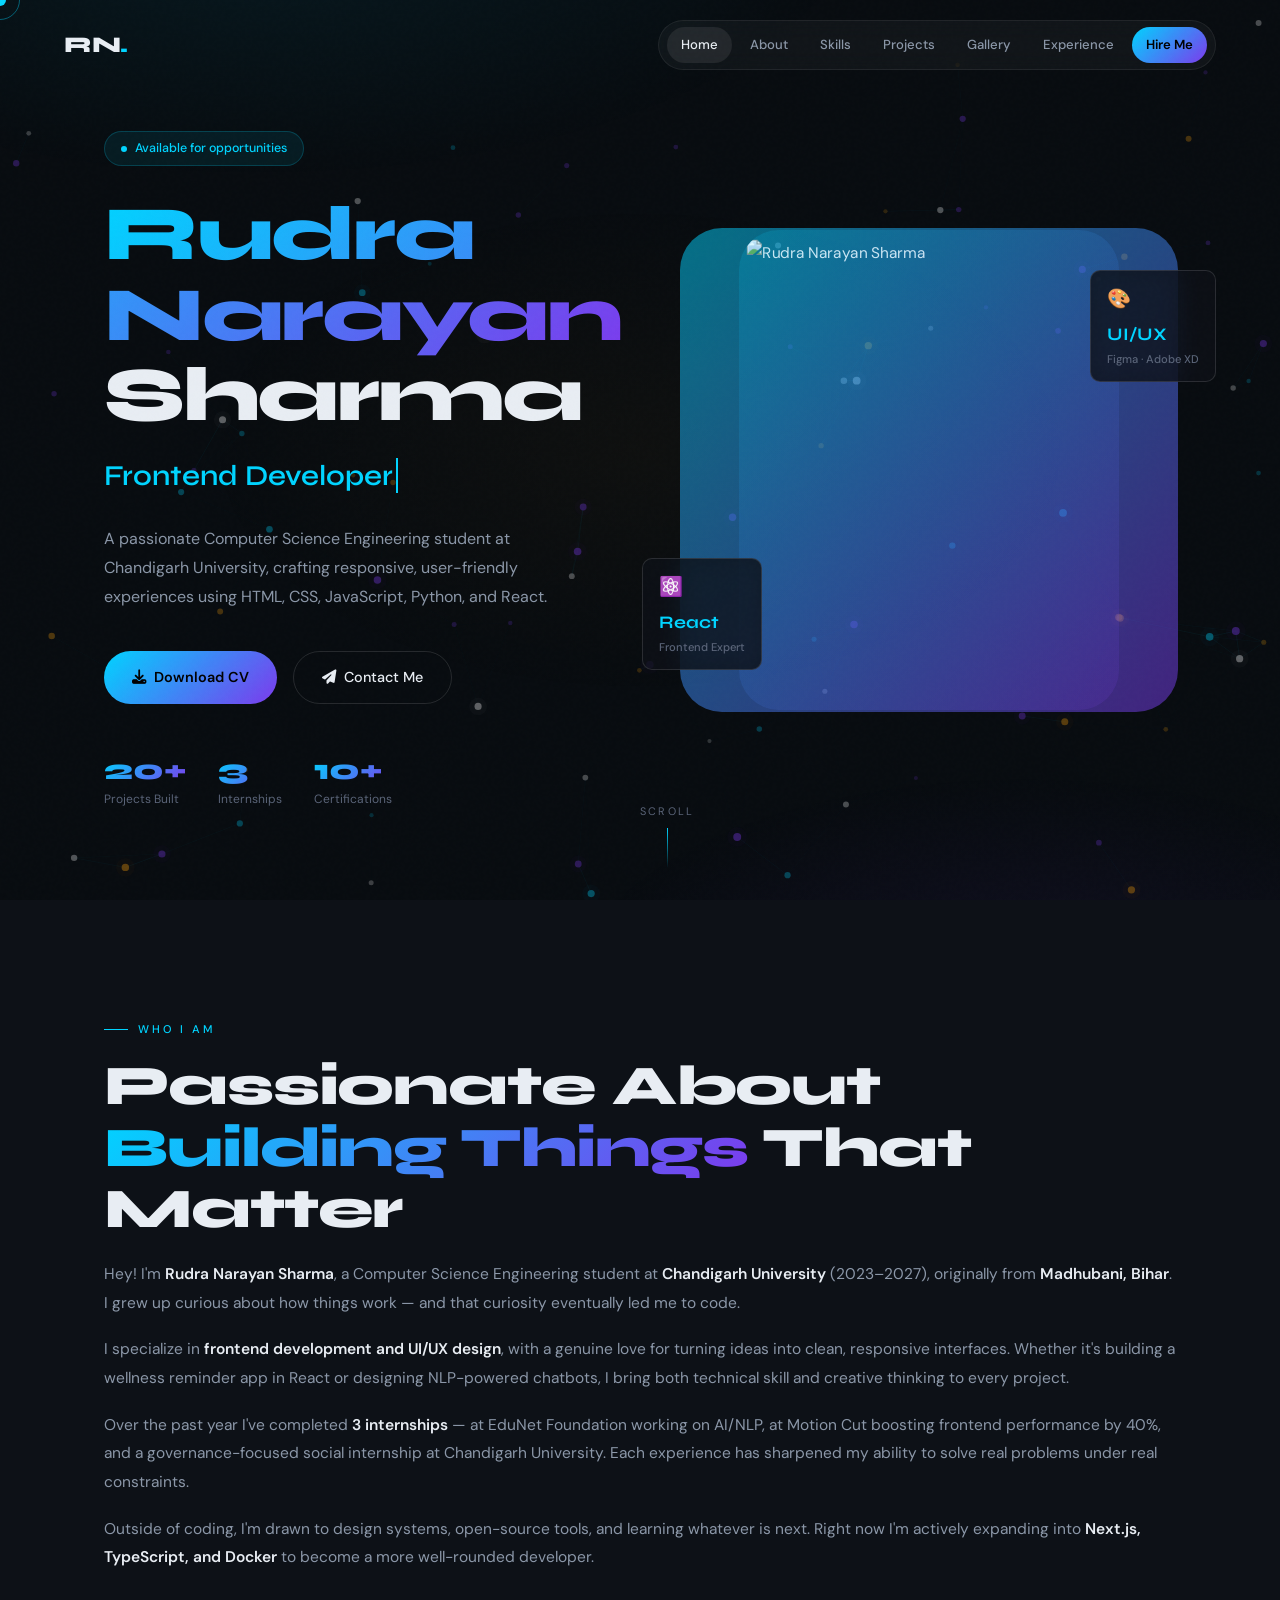
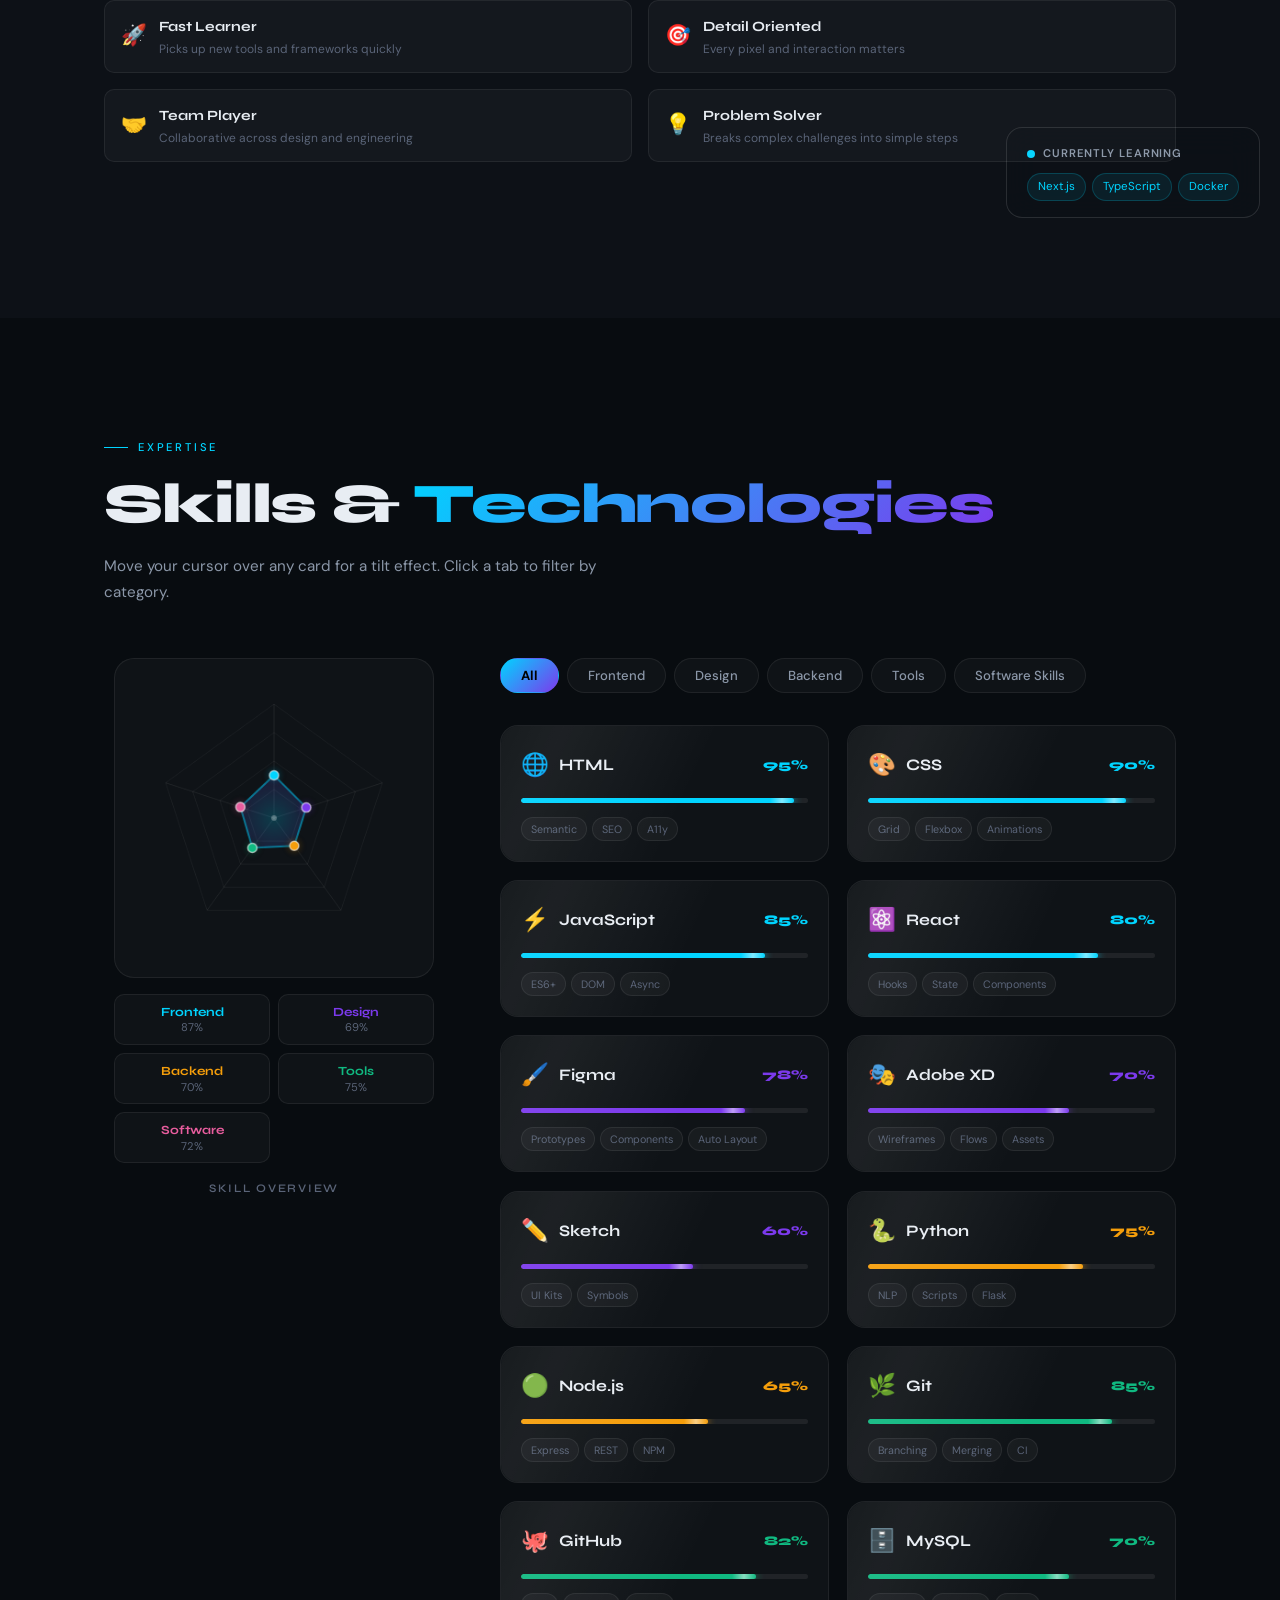
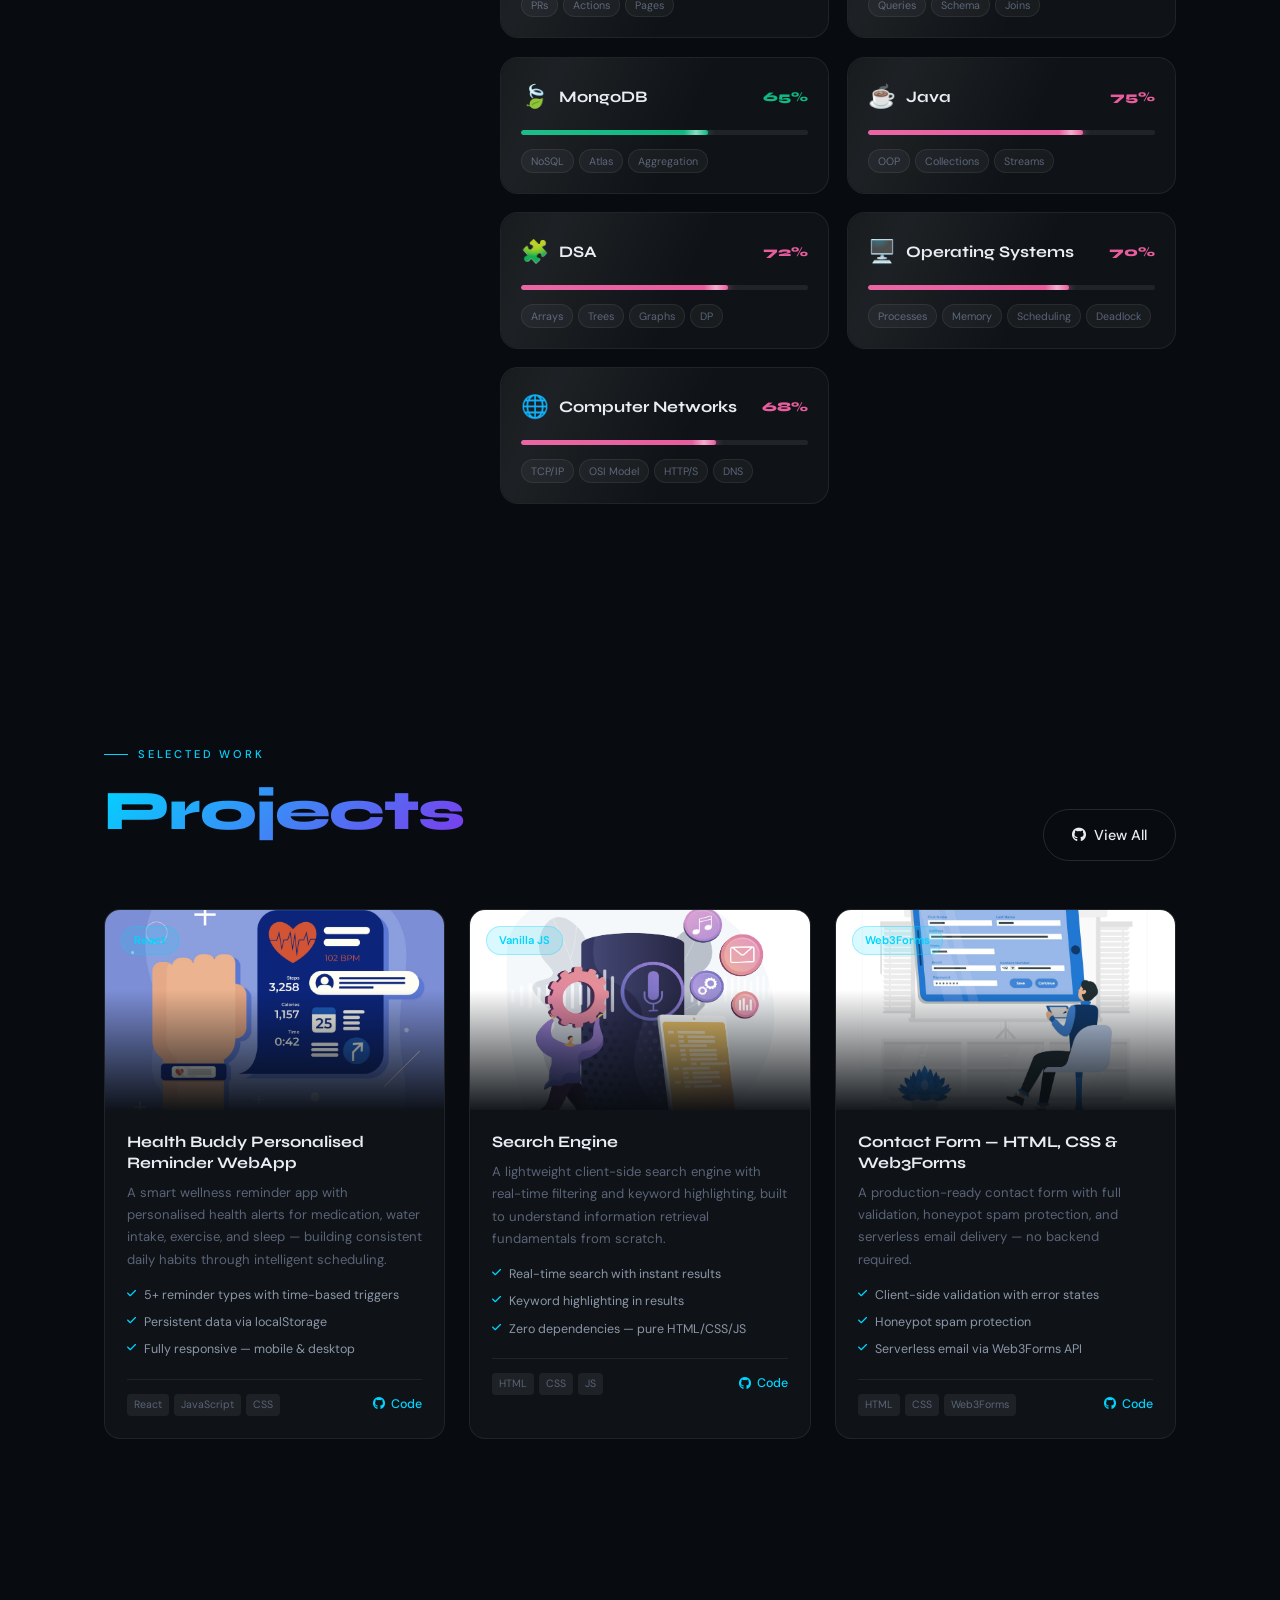
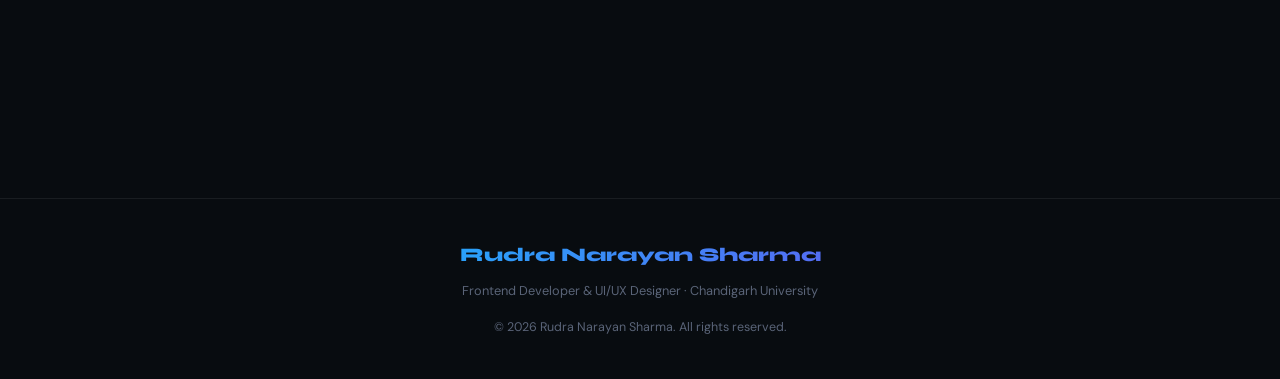
==== index.html @ 86348a90 "Initial portfolio site" ====
<!DOCTYPE html>
<html lang="en">
<head>
  <meta charset="UTF-8" />
  <meta name="viewport" content="width=device-width, initial-scale=1.0" />
  <title>Rudra Narayan Sharma — Frontend Developer & UI/UX Designer</title>
  <meta name="description" content="Portfolio of Rudra Narayan Sharma — frontend development, React, UI/UX design." />
  <meta name="author" content="Rudra Narayan Sharma" />
  <meta name="robots" content="index, follow" />
  <link rel="preconnect" href="https://fonts.googleapis.com" />
  <link rel="preconnect" href="https://fonts.gstatic.com" crossorigin />
  <link href="https://fonts.googleapis.com/css2?family=Syne:wght@400;500;600;700;800&family=DM+Sans:ital,opsz,wght@0,9..40,300;0,9..40,400;0,9..40,500;1,9..40,300&display=swap" rel="stylesheet" />
  <link rel="stylesheet" href="https://cdnjs.cloudflare.com/ajax/libs/font-awesome/6.5.0/css/all.min.css" />
  <link rel="stylesheet" href="style.css" />
</head>
<body>

  <div id="cursor"></div>
  <div id="cursor-ring"></div>
  <div class="bg-gradient"></div>
  <canvas id="particleCanvas"></canvas>

  <!-- NAV -->
  <nav id="navbar">
    <a href="#home" class="nav-logo">RN<span>.</span></a>
    <div class="nav-links" id="navLinks">
      <a href="#home" class="active">Home</a>
      <a href="#about">About</a>
      <a href="#skills">Skills</a>
      <a href="#projects">Projects</a>
      <a href="#gallery">Gallery</a>
      <a href="#experience">Experience</a>
      <a href="#contact" class="nav-cta">Hire Me</a>
    </div>
    <div class="hamburger" id="hamburger"><i class="fa-solid fa-bars"></i></div>
  </nav>

  <!-- HERO -->
  <section class="hero" id="home">
    <div class="container">
      <div class="hero-grid">
        <div class="hero-left">
          <div class="hero-badge"><span class="badge-dot"></span>Available for opportunities</div>
          <h1 class="hero-name"><span class="gradient-text">Rudra Narayan</span><br>Sharma</h1>
          <div class="hero-role"><span id="typed-text" class="typed-word"></span></div>
          <p class="hero-desc">A passionate Computer Science Engineering student at Chandigarh University, crafting responsive, user-friendly experiences using HTML, CSS, JavaScript, Python, and React.</p>
          <div class="hero-buttons">
            <a href="Resume.pdf" class="btn-primary" download><i class="fa-solid fa-download"></i> Download CV</a>
            <a href="#contact" class="btn-outline"><i class="fa-solid fa-paper-plane"></i> Contact Me</a>
          </div>
          <div class="hero-stats">
            <div class="stat"><span class="stat-num">20+</span><span class="stat-label">Projects Built</span></div>
            <div class="stat"><span class="stat-num">3</span><span class="stat-label">Internships</span></div>
            <div class="stat"><span class="stat-num">10+</span><span class="stat-label">Certifications</span></div>
          </div>
        </div>
        <div class="hero-visual">
          <div class="float-card float-card-1"><div class="float-card-icon">⚛️</div><div class="float-card-val">React</div><div class="float-card-sub">Frontend Expert</div></div>
          <div class="hero-image-border"></div>
          <div class="hero-image-wrap"><img src="image/man3-img.png" alt="Rudra Narayan Sharma" /></div>
          <div class="float-card float-card-2"><div class="float-card-icon">🎨</div><div class="float-card-val">UI/UX</div><div class="float-card-sub">Figma · Adobe XD</div></div>
        </div>
      </div>
    </div>
    <div class="hero-scroll-hint"><span>Scroll</span><div class="hero-scroll-line"></div></div>
  </section>

  <!-- ABOUT -->


  <!-- ===== ABOUT ME ===== -->
  <section class="about-section" id="about">
    <div class="container">
      <div class="about-grid">
        
          <!-- currently learning card -->
          <div class="about-learning-card">
            <div class="about-learning-top">
              <span class="about-learning-dot"></span>
              <span class="about-learning-label">Currently Learning</span>
            </div>
            <div class="about-learning-items">
              <span class="about-learning-pill">Next.js</span>
              <span class="about-learning-pill">TypeScript</span>
              <span class="about-learning-pill">Docker</span>
            </div>
          </div>
        </div>

        <!-- Right: content -->
        <div class="about-content">
          <div class="section-label reveal">Who I Am</div>
          <h2 class="section-title reveal">
            Passionate About <span class="gradient-text">Building Things</span> That Matter
          </h2>

          <p class="about-para reveal">
            Hey! I'm <strong>Rudra Narayan Sharma</strong>, a Computer Science Engineering student at <strong>Chandigarh University</strong> (2023–2027), originally from <strong>Madhubani, Bihar</strong>. I grew up curious about how things work — and that curiosity eventually led me to code.
          </p>
          <p class="about-para reveal reveal-delay-1">
            I specialize in <strong>frontend development and UI/UX design</strong>, with a genuine love for turning ideas into clean, responsive interfaces. Whether it's building a wellness reminder app in React or designing NLP-powered chatbots, I bring both technical skill and creative thinking to every project.
          </p>
          <p class="about-para reveal reveal-delay-2">
            Over the past year I've completed <strong>3 internships</strong> — at EduNet Foundation working on AI/NLP, at Motion Cut boosting frontend performance by 40%, and a governance-focused social internship at Chandigarh University. Each experience has sharpened my ability to solve real problems under real constraints.
          </p>
          <p class="about-para reveal reveal-delay-3">
            Outside of coding, I'm drawn to design systems, open-source tools, and learning whatever is next. Right now I'm actively expanding into <strong>Next.js, TypeScript, and Docker</strong> to become a more well-rounded developer.
          </p>

          <!-- Traits -->
          <div class="about-traits reveal reveal-delay-4">
            <div class="about-trait">
              <div class="about-trait-icon">🚀</div>
              <div>
                <div class="about-trait-title">Fast Learner</div>
                <div class="about-trait-sub">Picks up new tools and frameworks quickly</div>
              </div>
            </div>
            <div class="about-trait">
              <div class="about-trait-icon">🎯</div>
              <div>
                <div class="about-trait-title">Detail Oriented</div>
                <div class="about-trait-sub">Every pixel and interaction matters</div>
              </div>
            </div>
            <div class="about-trait">
              <div class="about-trait-icon">🤝</div>
              <div>
                <div class="about-trait-title">Team Player</div>
                <div class="about-trait-sub">Collaborative across design and engineering</div>
              </div>
            </div>
            <div class="about-trait">
              <div class="about-trait-icon">💡</div>
              <div>
                <div class="about-trait-title">Problem Solver</div>
                <div class="about-trait-sub">Breaks complex challenges into simple steps</div>
              </div>
            </div>
          </div>

          <div class="about-actions reveal reveal-delay-5">
            
          </div>
        </div>
      </div>
    </div>
  </section>

  <!-- ================================================================
       SKILLS — Tilt-reactive Glass Cards + Live Radar Chart
  ================================================================ -->
  <section class="skills-section" id="skills">
    <div class="container">

      <div class="sk3-header">
        <div class="section-label reveal">Expertise</div>
        <h2 class="section-title reveal">Skills &amp; <span class="gradient-text">Technologies</span></h2>
        <p class="sk3-subtitle reveal">Move your cursor over any card for a tilt effect. Click a tab to filter by category.</p>
      </div>

      <div class="sk3-layout">

        <!-- LEFT: animated radar chart -->
        <div class="sk3-radar-wrap reveal">
          <canvas id="radarCanvas" width="320" height="320" aria-label="Skill radar chart"></canvas>
          <div class="sk3-radar-labels">
            <span class="sk3-rl" style="color:#00d4ff">Frontend<br><small>87%</small></span>
            <span class="sk3-rl" style="color:#7c3aed">Design<br><small>69%</small></span>
            <span class="sk3-rl" style="color:#f59e0b">Backend<br><small>70%</small></span>
            <span class="sk3-rl" style="color:#10b981">Tools<br><small>75%</small></span>
            <span class="sk3-rl" style="color:#e85d9e">Software<br><small>72%</small></span>
          </div>
          <div class="sk3-radar-title">Skill Overview</div>
        </div>

        <!-- RIGHT: tabs + tilt cards -->
        <div class="sk3-right">

          <div class="sk3-tabs reveal">
            <button class="sk3-tab active" data-cat="all">All</button>
            <button class="sk3-tab" data-cat="frontend">Frontend</button>
            <button class="sk3-tab" data-cat="design">Design</button>
            <button class="sk3-tab" data-cat="backend">Backend</button>
            <button class="sk3-tab" data-cat="tools">Tools</button>
            <button class="sk3-tab" data-cat="software">Software Skills</button>
          </div>

          <div class="sk3-grid" id="sk3Grid">

            <!-- FRONTEND -->
            <div class="sk3-card reveal"              data-cat="frontend" data-color="#00d4ff" data-pct="95"><div class="sk3-card-glow"></div><div class="sk3-card-top"><span class="sk3-icon">🌐</span><span class="sk3-name">HTML</span><span class="sk3-pct">95%</span></div><div class="sk3-bar-track"><div class="sk3-bar-fill" style="--c:#00d4ff" data-pct="95"></div></div><div class="sk3-pills"><span>Semantic</span><span>SEO</span><span>A11y</span></div></div>
            <div class="sk3-card reveal reveal-delay-1" data-cat="frontend" data-color="#00d4ff" data-pct="90"><div class="sk3-card-glow"></div><div class="sk3-card-top"><span class="sk3-icon">🎨</span><span class="sk3-name">CSS</span><span class="sk3-pct">90%</span></div><div class="sk3-bar-track"><div class="sk3-bar-fill" style="--c:#00d4ff" data-pct="90"></div></div><div class="sk3-pills"><span>Grid</span><span>Flexbox</span><span>Animations</span></div></div>
            <div class="sk3-card reveal reveal-delay-2" data-cat="frontend" data-color="#00d4ff" data-pct="85"><div class="sk3-card-glow"></div><div class="sk3-card-top"><span class="sk3-icon">⚡</span><span class="sk3-name">JavaScript</span><span class="sk3-pct">85%</span></div><div class="sk3-bar-track"><div class="sk3-bar-fill" style="--c:#00d4ff" data-pct="85"></div></div><div class="sk3-pills"><span>ES6+</span><span>DOM</span><span>Async</span></div></div>
            <div class="sk3-card reveal reveal-delay-3" data-cat="frontend" data-color="#00d4ff" data-pct="80"><div class="sk3-card-glow"></div><div class="sk3-card-top"><span class="sk3-icon">⚛️</span><span class="sk3-name">React</span><span class="sk3-pct">80%</span></div><div class="sk3-bar-track"><div class="sk3-bar-fill" style="--c:#00d4ff" data-pct="80"></div></div><div class="sk3-pills"><span>Hooks</span><span>State</span><span>Components</span></div></div>

            <!-- DESIGN -->
            <div class="sk3-card reveal reveal-delay-1" data-cat="design" data-color="#7c3aed" data-pct="78"><div class="sk3-card-glow"></div><div class="sk3-card-top"><span class="sk3-icon">🖌️</span><span class="sk3-name">Figma</span><span class="sk3-pct">78%</span></div><div class="sk3-bar-track"><div class="sk3-bar-fill" style="--c:#7c3aed" data-pct="78"></div></div><div class="sk3-pills"><span>Prototypes</span><span>Components</span><span>Auto Layout</span></div></div>
            <div class="sk3-card reveal reveal-delay-2" data-cat="design" data-color="#7c3aed" data-pct="70"><div class="sk3-card-glow"></div><div class="sk3-card-top"><span class="sk3-icon">🎭</span><span class="sk3-name">Adobe XD</span><span class="sk3-pct">70%</span></div><div class="sk3-bar-track"><div class="sk3-bar-fill" style="--c:#7c3aed" data-pct="70"></div></div><div class="sk3-pills"><span>Wireframes</span><span>Flows</span><span>Assets</span></div></div>
            <div class="sk3-card reveal reveal-delay-3" data-cat="design" data-color="#7c3aed" data-pct="60"><div class="sk3-card-glow"></div><div class="sk3-card-top"><span class="sk3-icon">✏️</span><span class="sk3-name">Sketch</span><span class="sk3-pct">60%</span></div><div class="sk3-bar-track"><div class="sk3-bar-fill" style="--c:#7c3aed" data-pct="60"></div></div><div class="sk3-pills"><span>UI Kits</span><span>Symbols</span></div></div>

            <!-- BACKEND -->
            <div class="sk3-card reveal reveal-delay-1" data-cat="backend" data-color="#f59e0b" data-pct="75"><div class="sk3-card-glow"></div><div class="sk3-card-top"><span class="sk3-icon">🐍</span><span class="sk3-name">Python</span><span class="sk3-pct">75%</span></div><div class="sk3-bar-track"><div class="sk3-bar-fill" style="--c:#f59e0b" data-pct="75"></div></div><div class="sk3-pills"><span>NLP</span><span>Scripts</span><span>Flask</span></div></div>
            <div class="sk3-card reveal reveal-delay-2" data-cat="backend" data-color="#f59e0b" data-pct="65"><div class="sk3-card-glow"></div><div class="sk3-card-top"><span class="sk3-icon">🟢</span><span class="sk3-name">Node.js</span><span class="sk3-pct">65%</span></div><div class="sk3-bar-track"><div class="sk3-bar-fill" style="--c:#f59e0b" data-pct="65"></div></div><div class="sk3-pills"><span>Express</span><span>REST</span><span>NPM</span></div></div>

            <!-- TOOLS -->
            <div class="sk3-card reveal reveal-delay-1" data-cat="tools" data-color="#10b981" data-pct="85"><div class="sk3-card-glow"></div><div class="sk3-card-top"><span class="sk3-icon">🌿</span><span class="sk3-name">Git</span><span class="sk3-pct">85%</span></div><div class="sk3-bar-track"><div class="sk3-bar-fill" style="--c:#10b981" data-pct="85"></div></div><div class="sk3-pills"><span>Branching</span><span>Merging</span><span>CI</span></div></div>
            <div class="sk3-card reveal reveal-delay-2" data-cat="tools" data-color="#10b981" data-pct="82"><div class="sk3-card-glow"></div><div class="sk3-card-top"><span class="sk3-icon">🐙</span><span class="sk3-name">GitHub</span><span class="sk3-pct">82%</span></div><div class="sk3-bar-track"><div class="sk3-bar-fill" style="--c:#10b981" data-pct="82"></div></div><div class="sk3-pills"><span>PRs</span><span>Actions</span><span>Pages</span></div></div>
            <div class="sk3-card reveal reveal-delay-3" data-cat="tools" data-color="#10b981" data-pct="70"><div class="sk3-card-glow"></div><div class="sk3-card-top"><span class="sk3-icon">🗄️</span><span class="sk3-name">MySQL</span><span class="sk3-pct">70%</span></div><div class="sk3-bar-track"><div class="sk3-bar-fill" style="--c:#10b981" data-pct="70"></div></div><div class="sk3-pills"><span>Queries</span><span>Schema</span><span>Joins</span></div></div>
            <div class="sk3-card reveal reveal-delay-4" data-cat="tools" data-color="#10b981" data-pct="65"><div class="sk3-card-glow"></div><div class="sk3-card-top"><span class="sk3-icon">🍃</span><span class="sk3-name">MongoDB</span><span class="sk3-pct">65%</span></div><div class="sk3-bar-track"><div class="sk3-bar-fill" style="--c:#10b981" data-pct="65"></div></div><div class="sk3-pills"><span>NoSQL</span><span>Atlas</span><span>Aggregation</span></div></div>

            <!-- ══════════════════════════════════════════════════
                 SOFTWARE SKILLS  (new category)
            ══════════════════════════════════════════════════ -->
            <div class="sk3-card reveal reveal-delay-1" data-cat="software" data-color="#e85d9e" data-pct="75">
              <div class="sk3-card-glow"></div>
              <div class="sk3-card-top">
                <span class="sk3-icon">☕</span>
                <span class="sk3-name">Java</span>
                <span class="sk3-pct">75%</span>
              </div>
              <div class="sk3-bar-track"><div class="sk3-bar-fill" style="--c:#e85d9e" data-pct="75"></div></div>
              <div class="sk3-pills"><span>OOP</span><span>Collections</span><span>Streams</span></div>
            </div>

            <div class="sk3-card reveal reveal-delay-2" data-cat="software" data-color="#e85d9e" data-pct="72">
              <div class="sk3-card-glow"></div>
              <div class="sk3-card-top">
                <span class="sk3-icon">🧩</span>
                <span class="sk3-name">DSA</span>
                <span class="sk3-pct">72%</span>
              </div>
              <div class="sk3-bar-track"><div class="sk3-bar-fill" style="--c:#e85d9e" data-pct="72"></div></div>
              <div class="sk3-pills"><span>Arrays</span><span>Trees</span><span>Graphs</span><span>DP</span></div>
            </div>

            <div class="sk3-card reveal reveal-delay-3" data-cat="software" data-color="#e85d9e" data-pct="70">
              <div class="sk3-card-glow"></div>
              <div class="sk3-card-top">
                <span class="sk3-icon">🖥️</span>
                <span class="sk3-name">Operating Systems</span>
                <span class="sk3-pct">70%</span>
              </div>
              <div class="sk3-bar-track"><div class="sk3-bar-fill" style="--c:#e85d9e" data-pct="70"></div></div>
              <div class="sk3-pills"><span>Processes</span><span>Memory</span><span>Scheduling</span><span>Deadlock</span></div>
            </div>

            <div class="sk3-card reveal reveal-delay-4" data-cat="software" data-color="#e85d9e" data-pct="68">
              <div class="sk3-card-glow"></div>
              <div class="sk3-card-top">
                <span class="sk3-icon">🌐</span>
                <span class="sk3-name">Computer Networks</span>
                <span class="sk3-pct">68%</span>
              </div>
              <div class="sk3-bar-track"><div class="sk3-bar-fill" style="--c:#e85d9e" data-pct="68"></div></div>
              <div class="sk3-pills"><span>TCP/IP</span><span>OSI Model</span><span>HTTP/S</span><span>DNS</span></div>
            </div>
            <!-- ══════════════════════════════════════════════════ -->

          </div><!-- end sk3-grid -->
        </div><!-- end sk3-right -->
      </div><!-- end sk3-layout -->
    </div>
  </section>

  <!-- PROJECTS -->
  <section id="projects">
    <div class="container">
      <div class="projects-header">
        <div>
          <div class="section-label reveal">Selected Work</div>
          <h2 class="section-title reveal"><span class="gradient-text">Projects</span></h2>
        </div>
        <a href="https://github.com/rnsharma77" target="_blank" class="btn-outline reveal"><i class="fa-brands fa-github"></i> View All</a>
      </div>
      <div class="projects-grid">
        <div class="project-card reveal">
          <div class="project-img"><img src="image/pic4.jpg" alt="Health Buddy" /><div class="project-img-overlay"></div><div class="project-badge">React</div></div>
          <div class="project-body">
            <h3>Health Buddy Personalised Reminder WebApp</h3>
            <p>A smart wellness reminder app with personalised health alerts for medication, water intake, exercise, and sleep — building consistent daily habits through intelligent scheduling.</p>
            <ul class="project-highlights">
              <li><i class="fa-solid fa-check"></i> 5+ reminder types with time-based triggers</li>
              <li><i class="fa-solid fa-check"></i> Persistent data via localStorage</li>
              <li><i class="fa-solid fa-check"></i> Fully responsive — mobile &amp; desktop</li>
            </ul>
            <div class="project-footer">
              <div class="project-techs"><span class="project-tech">React</span><span class="project-tech">JavaScript</span><span class="project-tech">CSS</span></div>
              <a href="https://github.com/rnsharma77/Health-Buddy-Reminder-App-" target="_blank" class="project-link"><i class="fa-brands fa-github"></i> Code</a>
            </div>
          </div>
        </div>
        <div class="project-card reveal reveal-delay-1">
          <div class="project-img"><img src="image/pic5.jpg" alt="Search Engine" /><div class="project-img-overlay"></div><div class="project-badge">Vanilla JS</div></div>
          <div class="project-body">
            <h3>Search Engine</h3>
            <p>A lightweight client-side search engine with real-time filtering and keyword highlighting, built to understand information retrieval fundamentals from scratch.</p>
            <ul class="project-highlights">
              <li><i class="fa-solid fa-check"></i> Real-time search with instant results</li>
              <li><i class="fa-solid fa-check"></i> Keyword highlighting in results</li>
              <li><i class="fa-solid fa-check"></i> Zero dependencies — pure HTML/CSS/JS</li>
            </ul>
            <div class="project-footer">
              <div class="project-techs"><span class="project-tech">HTML</span><span class="project-tech">CSS</span><span class="project-tech">JS</span></div>
              <a href="https://github.com/rnsharma77/Internship_project1" target="_blank" class="project-link"><i class="fa-brands fa-github"></i> Code</a>
            </div>
          </div>
        </div>
        <div class="project-card reveal reveal-delay-2">
          <div class="project-img"><img src="image/pic6.jpg" alt="Contact Form" /><div class="project-img-overlay"></div><div class="project-badge">Web3Forms</div></div>
          <div class="project-body">
            <h3>Contact Form — HTML, CSS &amp; Web3Forms</h3>
            <p>A production-ready contact form with full validation, honeypot spam protection, and serverless email delivery — no backend required.</p>
            <ul class="project-highlights">
              <li><i class="fa-solid fa-check"></i> Client-side validation with error states</li>
              <li><i class="fa-solid fa-check"></i> Honeypot spam protection</li>
              <li><i class="fa-solid fa-check"></i> Serverless email via Web3Forms API</li>
            </ul>
            <div class="project-footer">
              <div class="project-techs"><span class="project-tech">HTML</span><span class="project-tech">CSS</span><span class="project-tech">Web3Forms</span></div>
              <a href="https://github.com/rnsharma77/contact-me" target="_blank" class="project-link"><i class="fa-brands fa-github"></i> Code</a>
            </div>
          </div>
        </div>
      </div>
    </div>
  </section>


  <!-- Lightbox -->
  <div id="lightbox" class="lightbox" role="dialog" aria-modal="true">
    <button class="lightbox-close" id="lightboxClose"><i class="fa-solid fa-xmark"></i></button>
    <button class="lightbox-prev"  id="lightboxPrev"><i class="fa-solid fa-chevron-left"></i></button>
    <div class="lightbox-inner"><img id="lightboxImg" src="" alt="" /><div class="lightbox-caption" id="lightboxCaption"></div></div>
    <button class="lightbox-next"  id="lightboxNext"><i class="fa-solid fa-chevron-right"></i></button>
  </div>

  <!-- EXPERIENCE -->
  <section class="exp-section" id="experience">
    <div class="container">
      <div class="section-label reveal">Career</div>
      <h2 class="section-title reveal">Internships &amp; <span class="gradient-text">Experience</span></h2>
      <div class="exp-timeline">
        <div class="exp-item reveal"><div class="exp-dot">🧠</div><div class="exp-content"><div class="exp-header"><div class="exp-company">EduNet Foundation</div><div class="exp-date">Nov–Dec 2024</div></div><div class="exp-role">AI: Transformative Learning with Tech Saksham</div><div class="exp-desc">Developed NLP-based chatbot during Tech Saksham internship, gaining hands-on experience with AI and natural language processing.</div></div></div>
        <div class="exp-item reveal reveal-delay-1"><div class="exp-dot">💻</div><div class="exp-content"><div class="exp-header"><div class="exp-company">Motion Cut</div><div class="exp-date">Aug–Sep 2024</div></div><div class="exp-role">Frontend Web Development Intern</div><div class="exp-desc">Improved front-end performance and mobile responsiveness by 40%, delivering cleaner and faster user interfaces.</div></div></div>
        <div class="exp-item reveal reveal-delay-2"><div class="exp-dot">🏛️</div><div class="exp-content"><div class="exp-header"><div class="exp-company">Chandigarh University</div><div class="exp-date">May–Jun 2024</div></div><div class="exp-role">Social Internship</div><div class="exp-desc">Observed Panchayat operations for a governance-focused project, gaining insight into civic systems and administration.</div></div></div>
      </div>
    </div>
  </section>

  <!-- CERTIFICATIONS -->
  <section id="certifications">
    <div class="container">
      <div class="section-label reveal">Achievements</div>
      <h2 class="section-title reveal"><span class="gradient-text">Certifications</span></h2>
      <div class="certs-grid">
        <a class="cert-card reveal" href="https://www.linkedin.com/feed/update/urn:li:activity:7342962500063109120/" target="_blank"><img src="image/Tata-Group.png" alt="Tata" class="cert-logo" /><div class="cert-name">GenAI Data Analytics</div><div class="cert-issuer">Tata Group</div><div class="cert-link-icon"><i class="fa-solid fa-arrow-up-right-from-square"></i></div></a>
        <a class="cert-card reveal reveal-delay-1" href="https://www.linkedin.com/feed/update/urn:li:activity:7329498408778375168/" target="_blank"><img src="image/Nptel-logo.png" alt="NPTEL" class="cert-logo" /><div class="cert-name">Intro to IoT</div><div class="cert-issuer">NPTEL — IIT Kanpur</div><div class="cert-link-icon"><i class="fa-solid fa-arrow-up-right-from-square"></i></div></a>
        <a class="cert-card reveal reveal-delay-2" href="https://www.linkedin.com/feed/update/urn:li:activity:7337135968690348034/" target="_blank"><img src="image/infosys1-logo.svg" alt="Infosys" class="cert-logo" /><div class="cert-name">Data Structures &amp; Algorithms</div><div class="cert-issuer">Infosys</div><div class="cert-link-icon"><i class="fa-solid fa-arrow-up-right-from-square"></i></div></a>
        <a class="cert-card reveal reveal-delay-3" href="https://www.coursera.org/account/accomplishments/verify/AS0JL7SZH8N9" target="_blank"><img src="image/L&T-logo.png" alt="L&T" class="cert-logo" /><div class="cert-name">Microcontroller</div><div class="cert-issuer">L&T EduNet</div><div class="cert-link-icon"><i class="fa-solid fa-arrow-up-right-from-square"></i></div></a>
        <a class="cert-card reveal reveal-delay-4" href="https://www.coursera.org/account/accomplishments/verify/ODCWNR0S28WM" target="_blank"><img src="image/IBM_logo.png" alt="IBM" class="cert-logo" /><div class="cert-name">Creative Thinking</div><div class="cert-issuer">IBM</div><div class="cert-link-icon"><i class="fa-solid fa-arrow-up-right-from-square"></i></div></a>
        <a class="cert-card reveal reveal-delay-5" href="https://www.linkedin.com/learning/certificates/9c8644cbe63eadf6ed3e9a7021034c99646c3be6181ff15ea57b7157fa002de3" target="_blank"><img src="image/microsoft-logo.png" alt="Microsoft" class="cert-logo" /><div class="cert-name">Data Analysis</div><div class="cert-issuer">Microsoft + LinkedIn</div><div class="cert-link-icon"><i class="fa-solid fa-arrow-up-right-from-square"></i></div></a>
        <a class="cert-card reveal" href="https://unstop.com/certificate-preview/62a504ba-b185-4397-90d9-0d5ed77fa3a2" target="_blank"><img src="image/Tata-Group.png" alt="Tata Quiz" class="cert-logo" /><div class="cert-name">Tata Crucible Quiz 2024</div><div class="cert-issuer">Tata Group</div><div class="cert-link-icon"><i class="fa-solid fa-arrow-up-right-from-square"></i></div></a>
      </div>
    </div>
  </section>

  <!-- EDUCATION -->
  <section class="edu-section" id="education">
    <div class="container">
      <div class="section-label reveal">Background</div>
      <h2 class="section-title reveal"><span class="gradient-text-2">Education</span></h2>
      <div class="edu-grid">
        <a class="edu-card reveal" href="https://www.cuchd.in/" target="_blank"><div class="edu-icon-box">🎓</div><div class="edu-info"><h3>B.E. in Computer Science Engineering</h3><div class="edu-school">Chandigarh University</div><div class="edu-year">2023 – 2027</div></div></a>
        <a class="edu-card reveal reveal-delay-1" href="https://rkclnmu.ac.in/" target="_blank"><div class="edu-icon-box">🏫</div><div class="edu-info"><h3>Class XII — Science</h3><div class="edu-school">Ram Krishna College</div><div class="edu-year">2021 – 2023</div></div></a>
        <a class="edu-card reveal reveal-delay-2" href="https://schools.org.in/madhubani/10052103406/rameshwar-h-s-rajnagar.html" target="_blank"><div class="edu-icon-box">📘</div><div class="edu-info"><h3>Class X — Secondary Education</h3><div class="edu-school">Rameshwar +2 High School</div><div class="edu-year">2020 – 2021</div></div></a>
      </div>
    </div>
  </section>

  <!-- CONTACT -->
  <section id="contact">
    <div class="container">
      <div class="contact-grid">
        <div class="contact-left">
          <div class="section-label reveal">Get In Touch</div>
          <h2 class="section-title reveal">Let's <span class="gradient-text">Work Together</span></h2>
          <p class="reveal">Currently seeking opportunities to grow and make an impact. Whether you have a project in mind or just want to connect — my inbox is always open.</p>
          <div class="contact-info-item reveal"><div class="contact-info-icon"><i class="fa-brands fa-linkedin-in"></i></div><div class="contact-info-text">linkedin.com/in/rudra-narayan-sharma</div></div>
          <div class="contact-info-item reveal"><div class="contact-info-icon"><i class="fa-brands fa-github"></i></div><div class="contact-info-text">github.com/rnsharma77</div></div>
          <div class="contact-info-item reveal"><div class="contact-info-icon"><i class="fa-brands fa-instagram"></i></div><div class="contact-info-text">@rnsharma77</div></div>
          <div class="socials reveal">
            <a href="https://www.linkedin.com/in/rudra-narayan-sharma/" target="_blank" class="social-btn"><i class="fa-brands fa-linkedin-in"></i></a>
            <a href="https://github.com/rnsharma77" target="_blank" class="social-btn"><i class="fa-brands fa-github"></i></a>
            <a href="https://www.instagram.com/rnsharma77/" target="_blank" class="social-btn"><i class="fa-brands fa-instagram"></i></a>
            <a href="https://x.com/rnsharma77/" target="_blank" class="social-btn"><i class="fa-brands fa-x-twitter"></i></a>
          </div>
        </div>
        <div class="contact-form reveal">
          <form action="https://api.web3forms.com/submit" method="POST">
            <input type="hidden" name="access_key" value="f4c926ba-d994-4e0b-b8d3-db33500c0ddc" />
            <div class="form-group"><label class="form-label">Your Name</label><input type="text" name="name" class="form-input" placeholder="John Doe" required /></div>
            <div class="form-group"><label class="form-label">Email Address</label><input type="email" name="email" class="form-input" placeholder="john@example.com" required /></div>
            <div class="form-group"><label class="form-label">Message</label><textarea name="message" class="form-textarea" placeholder="Tell me about your project or opportunity..." required></textarea></div>
            <button type="submit" class="form-submit"><i class="fa-solid fa-paper-plane"></i> Send Message</button>
          </form>
        </div>
      </div>
    </div>
  </section>

  <!-- FOOTER -->
  <footer>
    <div class="container">
      <div class="footer-name gradient-text">Rudra Narayan Sharma</div>
      <p class="footer-sub">Frontend Developer &amp; UI/UX Designer · Chandigarh University</p>
      <p class="footer-copy">© 2026 Rudra Narayan Sharma. All rights reserved.</p>
    </div>
  </footer>

  <script src="script.js" defer></script>
</body>
</html>
---- style.css ----
/* ============================================================
   RUDRA NARAYAN SHARMA  ·  style.css  v4.1
   Added: Software Skills category (#e85d9e) + Gallery section
   ============================================================ */

:root {
  --bg:#080c10; --bg2:#0d1117; --bg3:#111820;
  --surface:rgba(255,255,255,.03); --surface2:rgba(255,255,255,.06);
  --border:rgba(255,255,255,.07); --border2:rgba(255,255,255,.12);
  --accent:#00d4ff; --accent2:#7c3aed; --accent3:#f59e0b; --green:#10b981;
  --pink:#e85d9e;
  --text:#e8edf3; --text2:#8b97a8; --text3:#5a6478;
  --grad1:linear-gradient(135deg,#00d4ff,#7c3aed);
  --grad2:linear-gradient(135deg,#7c3aed,#f59e0b);
  --font-display:'Syne',sans-serif; --font-body:'DM Sans',sans-serif;
  --radius:16px; --radius-sm:10px;
  --ease:cubic-bezier(0.16,1,0.3,1);
}

*,*::before,*::after{margin:0;padding:0;box-sizing:border-box}
html{scroll-behavior:smooth}
body{font-family:var(--font-body);background:var(--bg);color:var(--text);line-height:1.7;overflow-x:hidden;cursor:none}

/* CURSOR */
#cursor{position:fixed;width:12px;height:12px;background:var(--accent);border-radius:50%;pointer-events:none;z-index:99999;transform:translate(-50%,-50%);transition:width .3s var(--ease),height .3s var(--ease),background .3s;mix-blend-mode:screen}
#cursor-ring{position:fixed;width:40px;height:40px;border:1px solid rgba(0,212,255,.4);border-radius:50%;pointer-events:none;z-index:99998;transform:translate(-50%,-50%);transition:width .4s var(--ease),height .4s var(--ease),border-color .3s}
body:has(a:hover) #cursor,body:has(button:hover) #cursor{width:20px;height:20px;background:var(--accent2)}
body:has(a:hover) #cursor-ring,body:has(button:hover) #cursor-ring{width:60px;height:60px;border-color:rgba(124,58,237,.5)}

body::before{content:'';position:fixed;inset:0;background-image:url("data:image/svg+xml,%3Csvg viewBox='0 0 256 256' xmlns='http://www.w3.org/2000/svg'%3E%3Cfilter id='n'%3E%3CfeTurbulence type='fractalNoise' baseFrequency='0.9' numOctaves='4' stitchTiles='stitch'/%3E%3C/filter%3E%3Crect width='100%25' height='100%25' filter='url(%23n)' opacity='0.03'/%3E%3C/svg%3E");pointer-events:none;z-index:9999;opacity:.4}

.bg-gradient{position:fixed;inset:0;z-index:0;pointer-events:none;background:radial-gradient(ellipse 80% 50% at 20% -10%,rgba(0,212,255,.07) 0%,transparent 60%),radial-gradient(ellipse 60% 40% at 80% 110%,rgba(124,58,237,.08) 0%,transparent 60%),radial-gradient(ellipse 50% 40% at 50% 50%,rgba(245,158,11,.03) 0%,transparent 70%);animation:bgShift 20s ease-in-out infinite alternate}
@keyframes bgShift{0%{transform:scale(1) rotate(0deg)}100%{transform:scale(1.05) rotate(2deg)}}

#particleCanvas{position:fixed;top:0;left:0;width:100%;height:100vh;z-index:0;pointer-events:none;opacity:.6}

::-webkit-scrollbar{width:4px}
::-webkit-scrollbar-track{background:var(--bg)}
::-webkit-scrollbar-thumb{background:var(--accent2);border-radius:2px}

h1,h2,h3,h4{font-family:var(--font-display);font-weight:700}
.gradient-text{background:var(--grad1);-webkit-background-clip:text;-webkit-text-fill-color:transparent;background-clip:text}
.gradient-text-2{background:var(--grad2);-webkit-background-clip:text;-webkit-text-fill-color:transparent;background-clip:text}
.section-label{font-family:var(--font-body);font-size:.7rem;font-weight:500;letter-spacing:.25em;text-transform:uppercase;color:var(--accent);display:flex;align-items:center;gap:10px;margin-bottom:16px}
.section-label::before{content:'';width:24px;height:1px;background:var(--accent)}
.section-title{font-family:var(--font-display);font-size:clamp(2rem,5vw,3.5rem);font-weight:800;line-height:1.1;letter-spacing:-.02em;margin-bottom:20px}

.container{max-width:1200px;margin:0 auto;padding:0 5%;position:relative;z-index:1}
section{padding:120px 0;position:relative}

/* NAV */
nav{position:fixed;top:0;left:0;right:0;z-index:1000;padding:20px 5%;display:flex;align-items:center;justify-content:space-between;transition:all .5s var(--ease)}
nav.scrolled{background:rgba(8,12,16,.88);backdrop-filter:blur(24px);-webkit-backdrop-filter:blur(24px);border-bottom:1px solid var(--border);padding:14px 5%}
.nav-logo{font-family:var(--font-display);font-size:1.4rem;font-weight:800;letter-spacing:-.02em;color:var(--text);text-decoration:none}
.nav-logo span{color:var(--accent)}
.nav-links{display:flex;align-items:center;gap:4px;background:rgba(255,255,255,.04);border:1px solid var(--border);border-radius:50px;padding:6px 8px;backdrop-filter:blur(10px)}
.nav-links a{font-family:var(--font-body);font-size:.82rem;font-weight:500;color:var(--text2);text-decoration:none;padding:7px 14px;border-radius:50px;transition:all .3s var(--ease)}
.nav-links a:hover,.nav-links a.active{color:var(--text);background:rgba(255,255,255,.08)}
.nav-cta{background:var(--grad1)!important;color:#000!important;font-weight:600!important}
.nav-cta:hover{transform:translateY(-1px);box-shadow:0 8px 20px rgba(0,212,255,.25)!important}
.hamburger{display:none;font-size:1.4rem;color:var(--text);cursor:pointer;z-index:1001}

/* BUTTONS */
.btn-primary{display:inline-flex;align-items:center;gap:8px;background:var(--grad1);color:#000;font-family:var(--font-body);font-size:.9rem;font-weight:600;padding:14px 28px;border-radius:50px;text-decoration:none;border:none;cursor:pointer;transition:all .3s var(--ease)}
.btn-primary:hover{transform:translateY(-3px);box-shadow:0 16px 40px rgba(0,212,255,.3)}
.btn-outline{display:inline-flex;align-items:center;gap:8px;background:transparent;color:var(--text);font-family:var(--font-body);font-size:.9rem;font-weight:500;padding:13px 28px;border-radius:50px;text-decoration:none;border:1px solid var(--border2);cursor:pointer;transition:all .3s var(--ease)}
.btn-outline:hover{border-color:var(--accent);color:var(--accent);transform:translateY(-3px)}

/* HERO */
.hero{min-height:100vh;display:flex;align-items:center;padding:100px 0 60px;position:relative;overflow:hidden}
.hero-grid{display:grid;grid-template-columns:1fr 1fr;gap:60px;align-items:center}
.hero-badge{display:inline-flex;align-items:center;gap:8px;background:rgba(0,212,255,.08);border:1px solid rgba(0,212,255,.2);border-radius:50px;padding:6px 16px;font-size:.78rem;font-weight:500;color:var(--accent);margin-bottom:28px;animation:fadeUp .8s var(--ease) .2s both}
.badge-dot{width:6px;height:6px;background:var(--accent);border-radius:50%;animation:pulse 2s ease-in-out infinite}
@keyframes pulse{0%,100%{opacity:1;transform:scale(1)}50%{opacity:.5;transform:scale(.8)}}
.hero-name{font-size:clamp(2.8rem,6vw,5rem);font-weight:800;line-height:1.05;letter-spacing:-.03em;margin-bottom:16px;animation:fadeUp .8s var(--ease) .4s both}
.hero-role{font-family:var(--font-display);font-size:clamp(1.2rem,2.5vw,1.8rem);font-weight:600;color:var(--text2);margin-bottom:24px;animation:fadeUp .8s var(--ease) .5s both;min-height:2.2rem}
.typed-word{color:var(--accent);border-right:2px solid var(--accent);padding-right:3px;animation:blink 1s step-end infinite}
@keyframes blink{0%,100%{border-color:var(--accent)}50%{border-color:transparent}}
.hero-desc{font-size:1rem;color:var(--text2);line-height:1.8;max-width:480px;margin-bottom:40px;animation:fadeUp .8s var(--ease) .6s both}
.hero-buttons{display:flex;gap:16px;flex-wrap:wrap;animation:fadeUp .8s var(--ease) .7s both}
.hero-stats{display:flex;gap:32px;margin-top:52px;animation:fadeUp .8s var(--ease) .85s both}
.stat{display:flex;flex-direction:column}
.stat-num{font-family:var(--font-display);font-size:1.8rem;font-weight:800;line-height:1;background:var(--grad1);-webkit-background-clip:text;-webkit-text-fill-color:transparent;background-clip:text}
.stat-label{font-size:.75rem;color:var(--text3);margin-top:4px}
.hero-visual{position:relative;display:flex;align-items:center;justify-content:center;animation:fadeLeft .8s var(--ease) .5s both}
.hero-image-wrap{position:relative;width:380px;height:480px;border-radius:40px;overflow:hidden;display:flex;align-items:center;justify-content:center}
.hero-image-wrap::before{content:'';position:absolute;inset:0;background:var(--grad1);opacity:.15;z-index:1}
.hero-image-wrap img{width:100%;height:100%;object-fit:contain;object-position:center bottom;display:block;filter:grayscale(20%);transform:scale(.96);transition:all .5s var(--ease)}
.hero-image-wrap:hover img{filter:grayscale(0%);transform:scale(1.04)}
.hero-image-border{position:absolute;inset:-2px;border-radius:42px;background:var(--grad1);z-index:-1;opacity:.5}
.float-card{position:absolute;background:rgba(13,17,23,.85);border:1px solid var(--border2);border-radius:var(--radius-sm);padding:12px 16px;backdrop-filter:blur(12px);font-size:.78rem;font-weight:500;z-index:10}
.float-card-1{bottom:40px;left:-40px;animation:float1 4s ease-in-out infinite}
.float-card-2{top:40px;right:-40px;animation:float2 5s ease-in-out infinite}
.float-card-icon{font-size:1.2rem;margin-bottom:4px}
.float-card-val{font-family:var(--font-display);font-size:1.1rem;font-weight:700;color:var(--accent)}
.float-card-sub{color:var(--text3);font-size:.7rem}
@keyframes float1{0%,100%{transform:translateY(0)}50%{transform:translateY(-12px)}}
@keyframes float2{0%,100%{transform:translateY(0)}50%{transform:translateY(10px)}}
.hero-scroll-hint{position:absolute;bottom:32px;left:50%;transform:translateX(-50%);display:flex;flex-direction:column;align-items:center;gap:8px;font-size:.68rem;letter-spacing:.2em;text-transform:uppercase;color:var(--text3);animation:fadeUp 1s var(--ease) 1.5s both}
.hero-scroll-line{width:1px;height:40px;background:linear-gradient(to bottom,var(--accent),transparent);animation:scrollPulse 2s ease-in-out infinite}
@keyframes scrollPulse{0%{opacity:1;transform:scaleY(1)}50%{opacity:.4;transform:scaleY(.6)}100%{opacity:1;transform:scaleY(1)}}

/* ABOUT */
.about-section{background:var(--bg2)}
.about-grid{display:grid;grid-template-columns:1fr 1.4fr;gap:80px;align-items:start}
.about-visual{position:relative}
.about-img-wrap{position:relative;border-radius:28px;overflow:hidden;aspect-ratio:4/5;max-width:360px}
.about-img-wrap img{width:100%;height:100%;object-fit:cover;filter:grayscale(15%);transition:filter .5s}
.about-img-wrap:hover img{filter:grayscale(0%)}
.about-img-glow{position:absolute;inset:0;background:linear-gradient(135deg,rgba(0,212,255,.12),rgba(124,58,237,.08));pointer-events:none}
.about-learning-card{position:absolute;bottom:-20px;right:-20px;background:rgba(13,17,23,.92);border:1px solid var(--border2);border-radius:16px;padding:16px 20px;backdrop-filter:blur(16px);min-width:200px}
.about-learning-top{display:flex;align-items:center;gap:8px;margin-bottom:10px}
.about-learning-dot{width:8px;height:8px;border-radius:50%;background:var(--accent);animation:pulse 2s ease-in-out infinite}
.about-learning-label{font-size:.7rem;font-weight:600;letter-spacing:.08em;text-transform:uppercase;color:var(--text2)}
.about-learning-items{display:flex;flex-wrap:wrap;gap:6px}
.about-learning-pill{background:rgba(0,212,255,.08);border:1px solid rgba(0,212,255,.2);border-radius:50px;padding:3px 10px;font-size:.72rem;color:var(--accent)}
.about-para{font-size:.97rem;color:var(--text2);line-height:1.85;margin-bottom:18px}
.about-para strong{color:var(--text);font-weight:600}
.about-traits{display:grid;grid-template-columns:1fr 1fr;gap:16px;margin:28px 0 36px}
.about-trait{display:flex;align-items:flex-start;gap:12px;background:var(--surface);border:1px solid var(--border);border-radius:var(--radius-sm);padding:14px 16px;transition:all .3s var(--ease)}
.about-trait:hover{border-color:rgba(0,212,255,.25);transform:translateY(-3px)}
.about-trait-icon{font-size:1.3rem;flex-shrink:0;margin-top:2px}
.about-trait-title{font-family:var(--font-display);font-size:.88rem;font-weight:700;color:var(--text);margin-bottom:2px}
.about-trait-sub{font-size:.75rem;color:var(--text3);line-height:1.4}
.about-actions{display:flex;gap:16px;flex-wrap:wrap}

/* ================================================================
   SKILLS v4.1 — Tilt Glass Cards + Radar  (+ Software Skills)
================================================================ */
.skills-section{background:var(--bg)}
.sk3-header{margin-bottom:52px}
.sk3-subtitle{font-size:.95rem;color:var(--text2);line-height:1.7;max-width:520px}

.sk3-layout{display:grid;grid-template-columns:340px 1fr;gap:56px;align-items:start}

/* Radar */
.sk3-radar-wrap{position:sticky;top:100px;display:flex;flex-direction:column;align-items:center;gap:16px}
#radarCanvas{width:100%;max-width:320px;height:auto;border-radius:20px;background:var(--surface);border:1px solid var(--border);padding:12px;display:block}
.sk3-radar-labels{display:grid;grid-template-columns:1fr 1fr;gap:8px;width:100%;max-width:320px}
.sk3-rl{font-family:var(--font-display);font-size:.78rem;font-weight:700;background:var(--surface);border:1px solid var(--border);border-radius:var(--radius-sm);padding:8px 12px;text-align:center;line-height:1.4;transition:all .3s var(--ease)}
.sk3-rl:hover{border-color:currentColor;transform:translateY(-2px)}
.sk3-rl small{display:block;font-family:var(--font-body);font-size:.7rem;color:var(--text3);font-weight:400}
.sk3-radar-title{font-family:var(--font-display);font-size:.72rem;font-weight:600;letter-spacing:.15em;text-transform:uppercase;color:var(--text3)}

/* Tabs — wrap-friendly so "Software Skills" fits */
.sk3-tabs{display:flex;flex-wrap:wrap;gap:8px;margin-bottom:32px}
.sk3-tab{font-family:var(--font-body);font-size:.82rem;font-weight:500;color:var(--text2);background:var(--surface);border:1px solid var(--border);border-radius:50px;padding:8px 20px;cursor:pointer;transition:all .3s var(--ease)}
.sk3-tab:hover{color:var(--text);border-color:var(--border2)}
.sk3-tab.active{background:var(--grad1);border-color:transparent;color:#000;font-weight:700}

/* Software Skills active state uses pink gradient */
.sk3-tab[data-cat="software"].active{
  background:linear-gradient(135deg,#e85d9e,#7c3aed);
  border-color:transparent;color:#fff;
}

/* Card grid */
.sk3-grid{display:grid;grid-template-columns:repeat(2,1fr);gap:18px}

/* Tilt card */
.sk3-card{position:relative;background:var(--surface);border:1px solid var(--border);border-radius:18px;padding:20px;overflow:hidden;cursor:default;transition:border-color .4s,box-shadow .4s;transform-style:preserve-3d;will-change:transform}
.sk3-card-glow{position:absolute;inset:0;border-radius:inherit;opacity:0;pointer-events:none;transition:opacity .4s}
.sk3-card:hover{border-color:rgba(255,255,255,.18)}
.sk3-card:hover .sk3-card-glow{opacity:1}
.sk3-card::after{content:'';position:absolute;inset:0;border-radius:inherit;background:linear-gradient(115deg,transparent 30%,rgba(255,255,255,.06) 50%,transparent 70%);background-size:200% 200%;background-position:100% 0;transition:background-position .6s var(--ease);pointer-events:none}
.sk3-card:hover::after{background-position:0% 100%}

/* Software Skills card — pink tint on hover */
.sk3-card[data-cat="software"]:hover{
  border-color:rgba(232,93,158,.35);
  box-shadow:0 20px 50px rgba(232,93,158,.08);
}

.sk3-card-top{display:flex;align-items:center;gap:10px;margin-bottom:14px}
.sk3-icon{font-size:1.4rem;flex-shrink:0}
.sk3-name{font-family:var(--font-display);font-size:1rem;font-weight:700;color:var(--text);flex:1}
.sk3-pct{font-family:var(--font-display);font-size:.82rem;font-weight:800}

.sk3-bar-track{width:100%;height:5px;background:rgba(255,255,255,.07);border-radius:3px;overflow:hidden;margin-bottom:14px}
.sk3-bar-fill{height:100%;width:0%;border-radius:3px;background:var(--c,#00d4ff);box-shadow:0 0 8px var(--c,#00d4ff);position:relative;transition:width 1.2s cubic-bezier(.34,1.2,.64,1)}
.sk3-bar-fill::after{content:'';position:absolute;top:0;right:0;width:24px;height:100%;background:linear-gradient(90deg,transparent,rgba(255,255,255,.5),transparent);animation:barShine 2.5s ease-in-out infinite}
@keyframes barShine{0%{transform:translateX(-40px);opacity:0}30%{opacity:1}100%{transform:translateX(40px);opacity:0}}

.sk3-pills{display:flex;flex-wrap:wrap;gap:5px}
.sk3-pills span{background:rgba(255,255,255,.04);border:1px solid var(--border);border-radius:50px;padding:2px 9px;font-size:.67rem;color:var(--text3);transition:all .3s var(--ease)}
.sk3-card:hover .sk3-pills span{color:var(--text2);border-color:var(--border2)}
.sk3-card.sk3-hidden{display:none}

/* PROJECTS */
.projects-header{display:flex;align-items:flex-end;justify-content:space-between;margin-bottom:48px}
.projects-grid{display:grid;grid-template-columns:repeat(3,1fr);gap:24px}
.project-card{background:var(--surface);border:1px solid var(--border);border-radius:var(--radius);overflow:hidden;transition:all .4s var(--ease);display:flex;flex-direction:column}
.project-card:hover{transform:translateY(-8px);border-color:rgba(0,212,255,.25);box-shadow:0 30px 60px rgba(0,0,0,.4)}
.project-img{height:200px;overflow:hidden;position:relative}
.project-img img{width:100%;height:100%;object-fit:cover;transition:transform .6s var(--ease);filter:grayscale(30%)}
.project-card:hover .project-img img{transform:scale(1.08);filter:grayscale(0%)}
.project-img-overlay{position:absolute;inset:0;background:linear-gradient(to bottom,transparent 40%,rgba(8,12,16,.95))}
.project-badge{position:absolute;top:16px;left:16px;background:rgba(0,212,255,.15);border:1px solid rgba(0,212,255,.3);border-radius:50px;padding:4px 12px;font-size:.7rem;font-weight:600;color:var(--accent)}
.project-body{padding:22px;flex:1;display:flex;flex-direction:column}
.project-body h3{font-family:var(--font-display);font-size:1rem;font-weight:700;color:var(--text);margin-bottom:8px;line-height:1.3}
.project-body p{font-size:.82rem;color:var(--text3);line-height:1.7}
.project-highlights{list-style:none;margin:14px 0 0;display:flex;flex-direction:column;gap:6px}
.project-highlights li{display:flex;align-items:flex-start;gap:8px;font-size:.78rem;color:var(--text2)}
.project-highlights li i{color:var(--accent);font-size:.65rem;margin-top:4px;flex-shrink:0}
.project-footer{display:flex;align-items:center;justify-content:space-between;margin-top:18px;padding-top:14px;border-top:1px solid var(--border)}
.project-techs{display:flex;gap:5px;flex-wrap:wrap}
.project-tech{font-size:.66rem;color:var(--text3);background:var(--surface2);padding:2px 7px;border-radius:4px}
.project-link{display:flex;align-items:center;gap:6px;font-size:.78rem;font-weight:500;color:var(--accent);text-decoration:none;transition:gap .3s var(--ease)}
.project-link:hover{gap:10px}


/* LIGHTBOX */
.lightbox{position:fixed;inset:0;z-index:10000;background:rgba(4,6,10,.95);backdrop-filter:blur(20px);display:none;align-items:center;justify-content:center;padding:20px}
.lightbox.open{display:flex}
.lightbox-inner{position:relative;max-width:90vw;max-height:85vh;display:flex;flex-direction:column;align-items:center}
.lightbox-inner img{max-width:100%;max-height:80vh;object-fit:contain;border-radius:12px;border:1px solid var(--border2)}
.lightbox-caption{font-size:.82rem;color:var(--text2);margin-top:12px;text-align:center}
.lightbox-close,.lightbox-prev,.lightbox-next{position:fixed;background:rgba(255,255,255,.08);border:1px solid var(--border2);border-radius:50%;color:var(--text);cursor:pointer;display:flex;align-items:center;justify-content:center;transition:all .3s var(--ease)}
.lightbox-close{top:20px;right:20px;width:44px;height:44px;font-size:1rem}
.lightbox-prev{left:20px;top:50%;transform:translateY(-50%);width:50px;height:50px;font-size:1rem}
.lightbox-next{right:20px;top:50%;transform:translateY(-50%);width:50px;height:50px;font-size:1rem}
.lightbox-close:hover,.lightbox-prev:hover,.lightbox-next:hover{background:var(--accent);border-color:var(--accent);color:#000}

/* EXPERIENCE */
.exp-section{background:var(--bg)}
.exp-timeline{max-width:760px}
.exp-item{display:flex;gap:28px;margin-bottom:40px;position:relative}
.exp-item::after{content:'';position:absolute;left:19px;top:48px;width:2px;height:100%;background:linear-gradient(to bottom,var(--accent),transparent)}
.exp-item:last-child::after{display:none}
.exp-dot{width:40px;height:40px;flex-shrink:0;background:rgba(0,212,255,.1);border:2px solid var(--accent);border-radius:50%;display:flex;align-items:center;justify-content:center;font-size:1rem;position:relative;z-index:1;box-shadow:0 0 20px rgba(0,212,255,.2)}
.exp-content{background:var(--surface);border:1px solid var(--border);border-radius:var(--radius);padding:24px;flex:1;transition:all .3s var(--ease)}
.exp-content:hover{border-color:rgba(0,212,255,.2);transform:translateX(6px)}
.exp-header{display:flex;align-items:flex-start;justify-content:space-between;margin-bottom:8px;gap:12px}
.exp-company{font-family:var(--font-display);font-size:1.05rem;font-weight:700;color:var(--text)}
.exp-date{font-size:.72rem;color:var(--accent);background:rgba(0,212,255,.08);border:1px solid rgba(0,212,255,.15);padding:3px 10px;border-radius:50px;white-space:nowrap}
.exp-role{font-size:.85rem;color:var(--accent);margin-bottom:10px;font-weight:500}
.exp-desc{font-size:.85rem;color:var(--text3);line-height:1.7}

/* CERTS */
.certs-grid{display:grid;grid-template-columns:repeat(auto-fit,minmax(200px,1fr));gap:20px;margin-top:40px}
.cert-card{background:var(--surface);border:1px solid var(--border);border-radius:var(--radius);padding:24px;display:flex;flex-direction:column;align-items:center;text-align:center;transition:all .4s var(--ease);text-decoration:none}
.cert-card:hover{border-color:rgba(124,58,237,.35);transform:translateY(-6px);box-shadow:0 20px 40px rgba(124,58,237,.1)}
.cert-logo{width:60px;height:60px;object-fit:contain;border-radius:10px;margin-bottom:16px;filter:grayscale(30%);transition:filter .3s}
.cert-card:hover .cert-logo{filter:grayscale(0%)}
.cert-name{font-family:var(--font-display);font-size:.88rem;font-weight:600;color:var(--text);line-height:1.4;margin-bottom:8px}
.cert-issuer{font-size:.72rem;color:var(--text3)}
.cert-link-icon{font-size:.72rem;color:var(--accent2);margin-top:10px}

/* EDUCATION */
.edu-section{background:var(--bg2)}
.edu-grid{display:flex;flex-direction:column;gap:20px;max-width:700px;margin-top:40px}
.edu-card{background:var(--surface);border:1px solid var(--border);border-radius:var(--radius);padding:28px;display:flex;gap:20px;align-items:center;text-decoration:none;transition:all .4s var(--ease)}
.edu-card:hover{border-color:rgba(245,158,11,.3);transform:translateX(8px);box-shadow:-8px 0 30px rgba(245,158,11,.05)}
.edu-icon-box{width:56px;height:56px;flex-shrink:0;background:rgba(245,158,11,.1);border:1px solid rgba(245,158,11,.2);border-radius:16px;display:flex;align-items:center;justify-content:center;font-size:1.6rem}
.edu-info h3{font-family:var(--font-display);font-size:1.05rem;font-weight:700;color:var(--text);margin-bottom:4px}
.edu-school{font-size:.85rem;color:var(--text2);margin-bottom:4px}
.edu-year{font-size:.75rem;color:var(--accent3);font-weight:500}

/* CONTACT */
.contact-grid{display:grid;grid-template-columns:1fr 1fr;gap:60px;align-items:start}
.contact-left h2{font-size:clamp(2rem,4vw,3rem);margin-bottom:20px}
.contact-left p{font-size:.95rem;color:var(--text2);line-height:1.8;margin-bottom:36px}
.contact-info-item{display:flex;align-items:center;gap:14px;margin-bottom:16px}
.contact-info-icon{width:40px;height:40px;background:rgba(0,212,255,.08);border:1px solid rgba(0,212,255,.15);border-radius:10px;display:flex;align-items:center;justify-content:center;font-size:.9rem;color:var(--accent);flex-shrink:0}
.contact-info-text{font-size:.85rem;color:var(--text2)}
.socials{display:flex;gap:12px;margin-top:36px}
.social-btn{width:44px;height:44px;background:var(--surface2);border:1px solid var(--border);border-radius:12px;display:flex;align-items:center;justify-content:center;color:var(--text2);text-decoration:none;font-size:1rem;transition:all .3s var(--ease)}
.social-btn:hover{border-color:var(--accent);color:var(--accent);transform:translateY(-4px);box-shadow:0 12px 24px rgba(0,212,255,.15)}
.contact-form{background:var(--surface);border:1px solid var(--border);border-radius:24px;padding:36px}
.form-group{margin-bottom:20px}
.form-label{display:block;font-size:.78rem;font-weight:600;color:var(--text2);letter-spacing:.05em;text-transform:uppercase;margin-bottom:8px}
.form-input,.form-textarea{width:100%;background:var(--surface2);border:1px solid var(--border);border-radius:12px;padding:14px 18px;font-family:var(--font-body);font-size:.9rem;color:var(--text);outline:none;transition:all .3s var(--ease)}
.form-input::placeholder,.form-textarea::placeholder{color:var(--text3)}
.form-input:focus,.form-textarea:focus{border-color:var(--accent);background:rgba(0,212,255,.03);box-shadow:0 0 0 3px rgba(0,212,255,.08)}
.form-textarea{height:130px;resize:vertical}
.form-submit{width:100%;background:var(--grad1);color:#000;font-family:var(--font-body);font-size:.95rem;font-weight:700;padding:16px;border:none;border-radius:12px;cursor:pointer;display:flex;align-items:center;justify-content:center;gap:8px;transition:all .3s var(--ease)}
.form-submit:hover{transform:translateY(-2px);box-shadow:0 16px 40px rgba(0,212,255,.25)}

/* FOOTER */
footer{border-top:1px solid var(--border);padding:40px 0;text-align:center;background:var(--bg)}
.footer-name{font-family:var(--font-display);font-size:1.2rem;font-weight:800;margin-bottom:8px}
.footer-sub{font-size:.8rem;color:var(--text3);margin-top:6px}
.footer-copy{font-size:.78rem;color:var(--text3);margin-top:16px}

/* ANIMATIONS */
@keyframes fadeUp{from{opacity:0;transform:translateY(30px)}to{opacity:1;transform:translateY(0)}}
@keyframes fadeLeft{from{opacity:0;transform:translateX(30px)}to{opacity:1;transform:translateX(0)}}
.reveal{opacity:0;transform:translateY(30px);transition:opacity .8s var(--ease),transform .8s var(--ease)}
.reveal.visible{opacity:1;transform:translateY(0)}
.reveal-delay-1{transition-delay:.1s}.reveal-delay-2{transition-delay:.2s}
.reveal-delay-3{transition-delay:.3s}.reveal-delay-4{transition-delay:.4s}.reveal-delay-5{transition-delay:.5s}

/* TABLET */
@media(max-width:1024px){
  .about-grid{grid-template-columns:1fr;gap:50px}
  .about-img-wrap{max-width:100%}
  .about-learning-card{right:0;bottom:-16px}
  .sk3-layout{grid-template-columns:1fr;gap:40px}
  .sk3-radar-wrap{position:static;flex-direction:row;flex-wrap:wrap;justify-content:center}
  #radarCanvas{max-width:240px}
  .sk3-radar-labels{max-width:240px}
  .projects-grid{grid-template-columns:repeat(2,1fr)}
  .gallery-grid{grid-template-columns:repeat(3,1fr)}
  .contact-grid{grid-template-columns:1fr}
}

/* MOBILE */
@media(max-width:768px){
  body{cursor:auto}
  #cursor,#cursor-ring,#particleCanvas{display:none}
  .hamburger{display:block}
  .nav-links{position:fixed;top:0;right:0;bottom:0;width:280px;flex-direction:column;background:rgba(8,12,16,.97);border:1px solid var(--border);border-radius:0;padding:80px 24px 40px;gap:4px;transform:translateX(100%);transition:transform .4s var(--ease);z-index:999;backdrop-filter:blur(20px)}
  .nav-links.open{transform:translateX(0)}
  .nav-links a{padding:14px 20px;border-radius:12px;font-size:.95rem}
  .hero-grid{grid-template-columns:1fr;text-align:center}
  .hero-visual{order:-1}
  .hero-image-wrap{width:280px;height:340px;margin:0 auto}
  .hero-image-wrap img{object-position:center bottom;transform:scale(.94)}
  .float-card-1{left:-10px}.float-card-2{right:-10px}
  .hero-desc{margin:0 auto 40px}
  .hero-buttons,.hero-stats{justify-content:center}
  .about-traits{grid-template-columns:1fr}
  .about-learning-card{position:static;margin-top:16px}
  .about-actions{flex-direction:column;align-items:flex-start}
  .sk3-grid{grid-template-columns:1fr}
  .projects-grid{grid-template-columns:1fr}
  .projects-header{flex-direction:column;align-items:flex-start;gap:16px}
  .gallery-grid{grid-template-columns:repeat(2,1fr);grid-auto-rows:180px}
  .gallery-item[data-span="wide"]{grid-column:span 2}
  .exp-content:hover{transform:none}
  .lightbox-prev{left:8px;width:40px;height:40px}
  .lightbox-next{right:8px;width:40px;height:40px}
}

@media(max-width:480px){
  section{padding:80px 0}
  .hero-stats{gap:20px}
  .certs-grid{grid-template-columns:repeat(2,1fr)}
  .gallery-grid{grid-template-columns:1fr}
  .gallery-item[data-span="wide"]{grid-column:span 1}
  .sk3-grid{grid-template-columns:1fr}
}
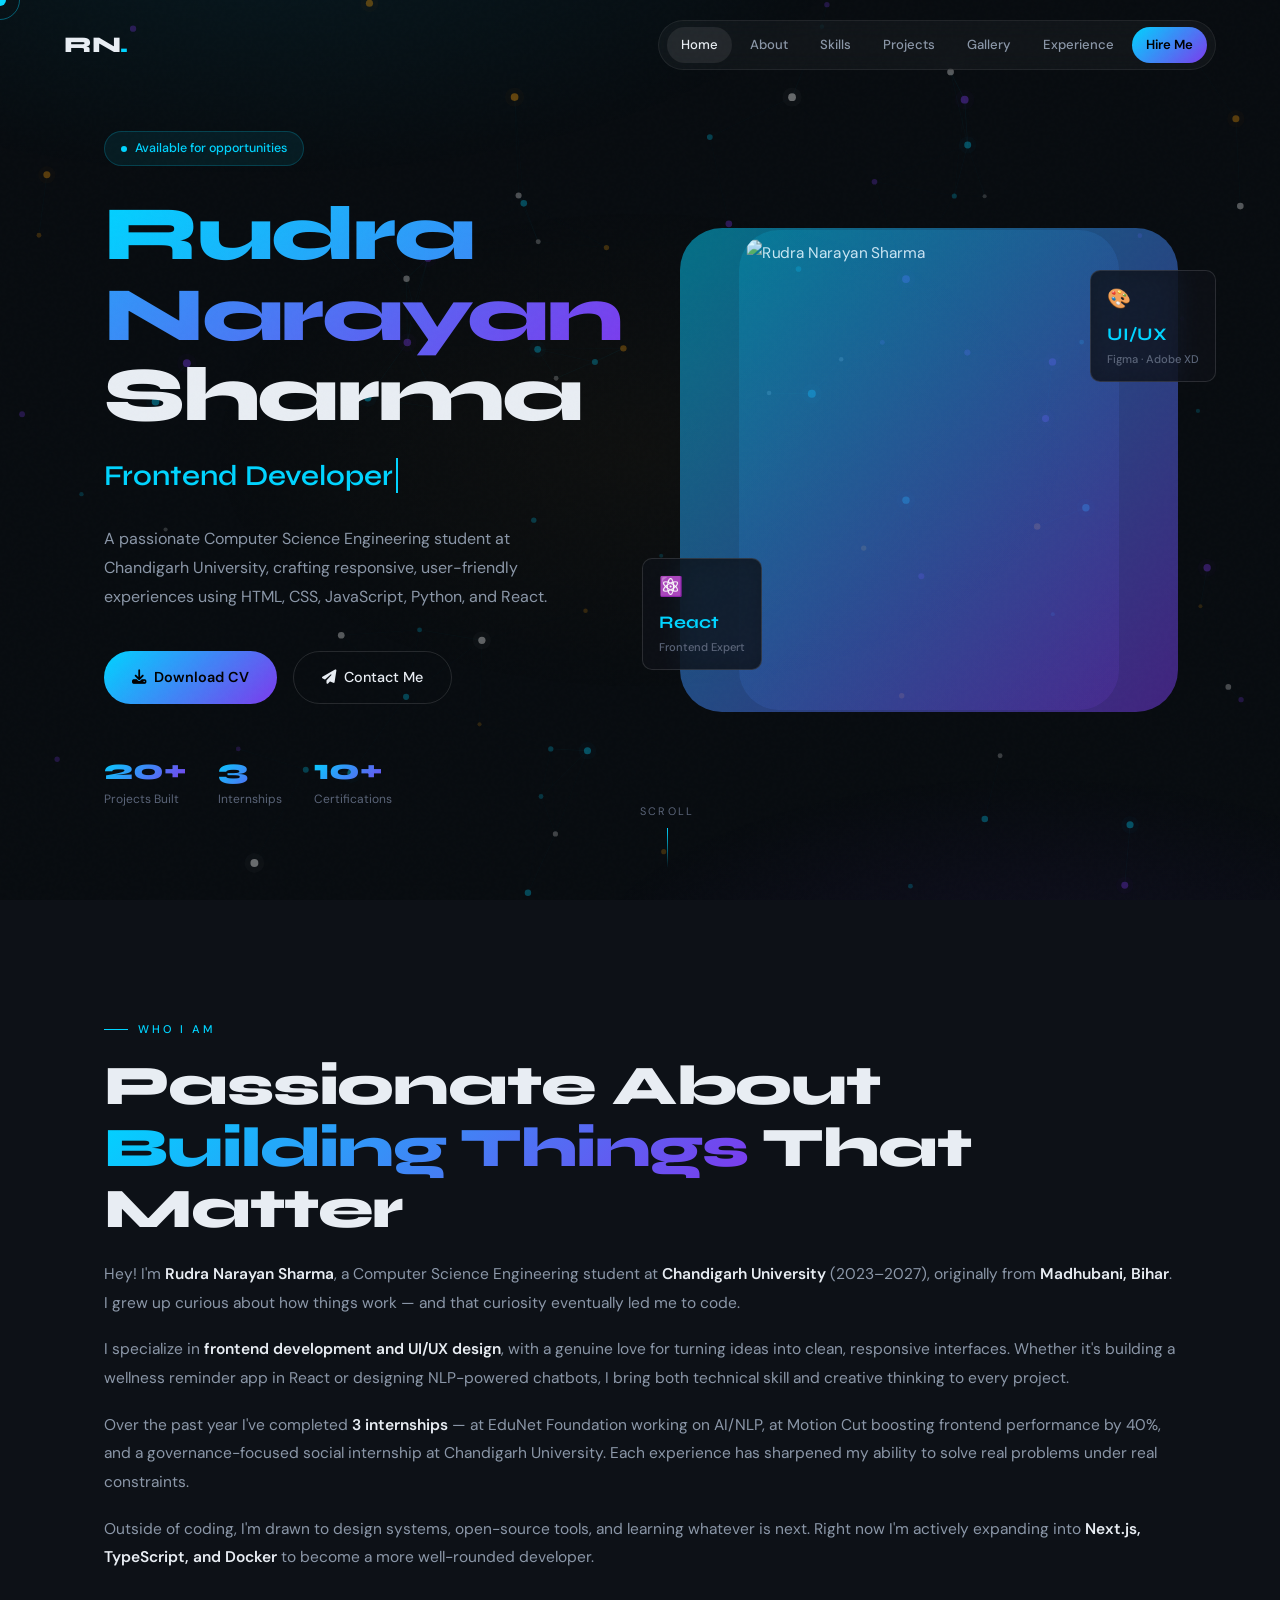
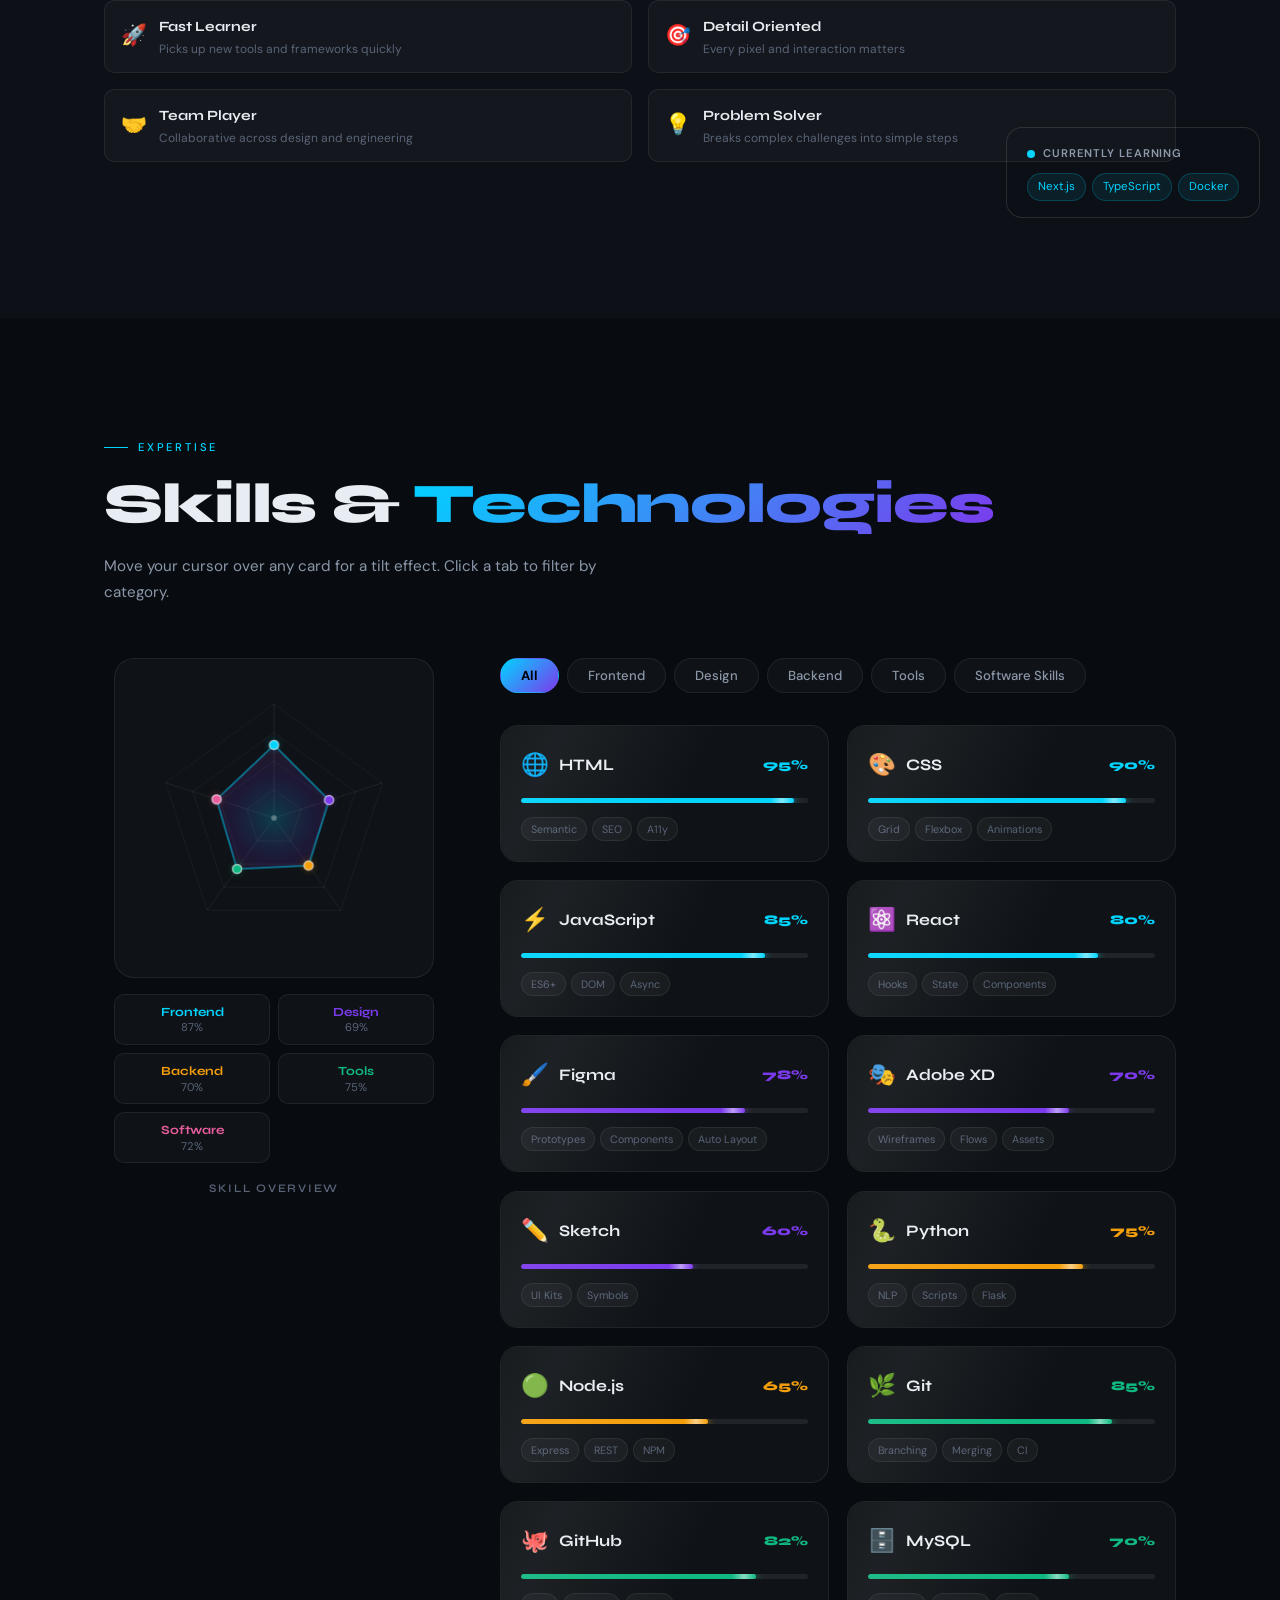
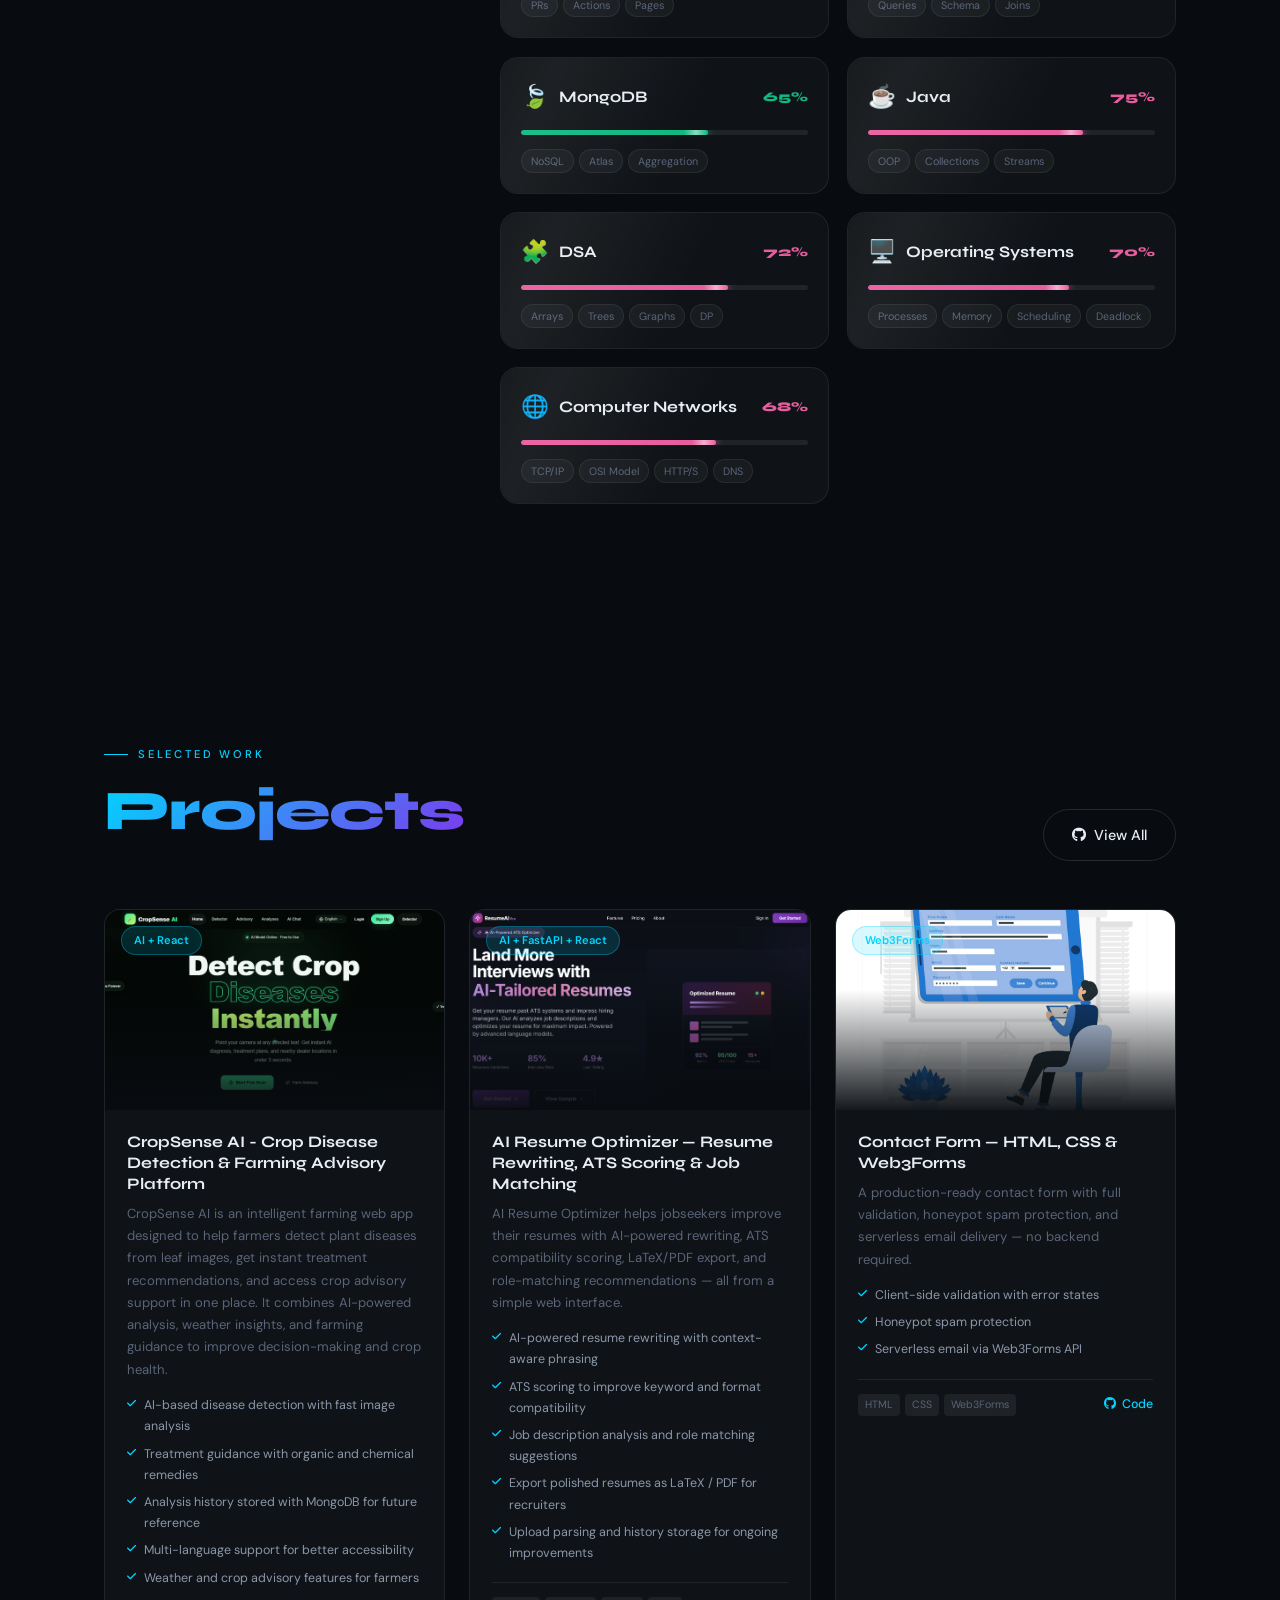
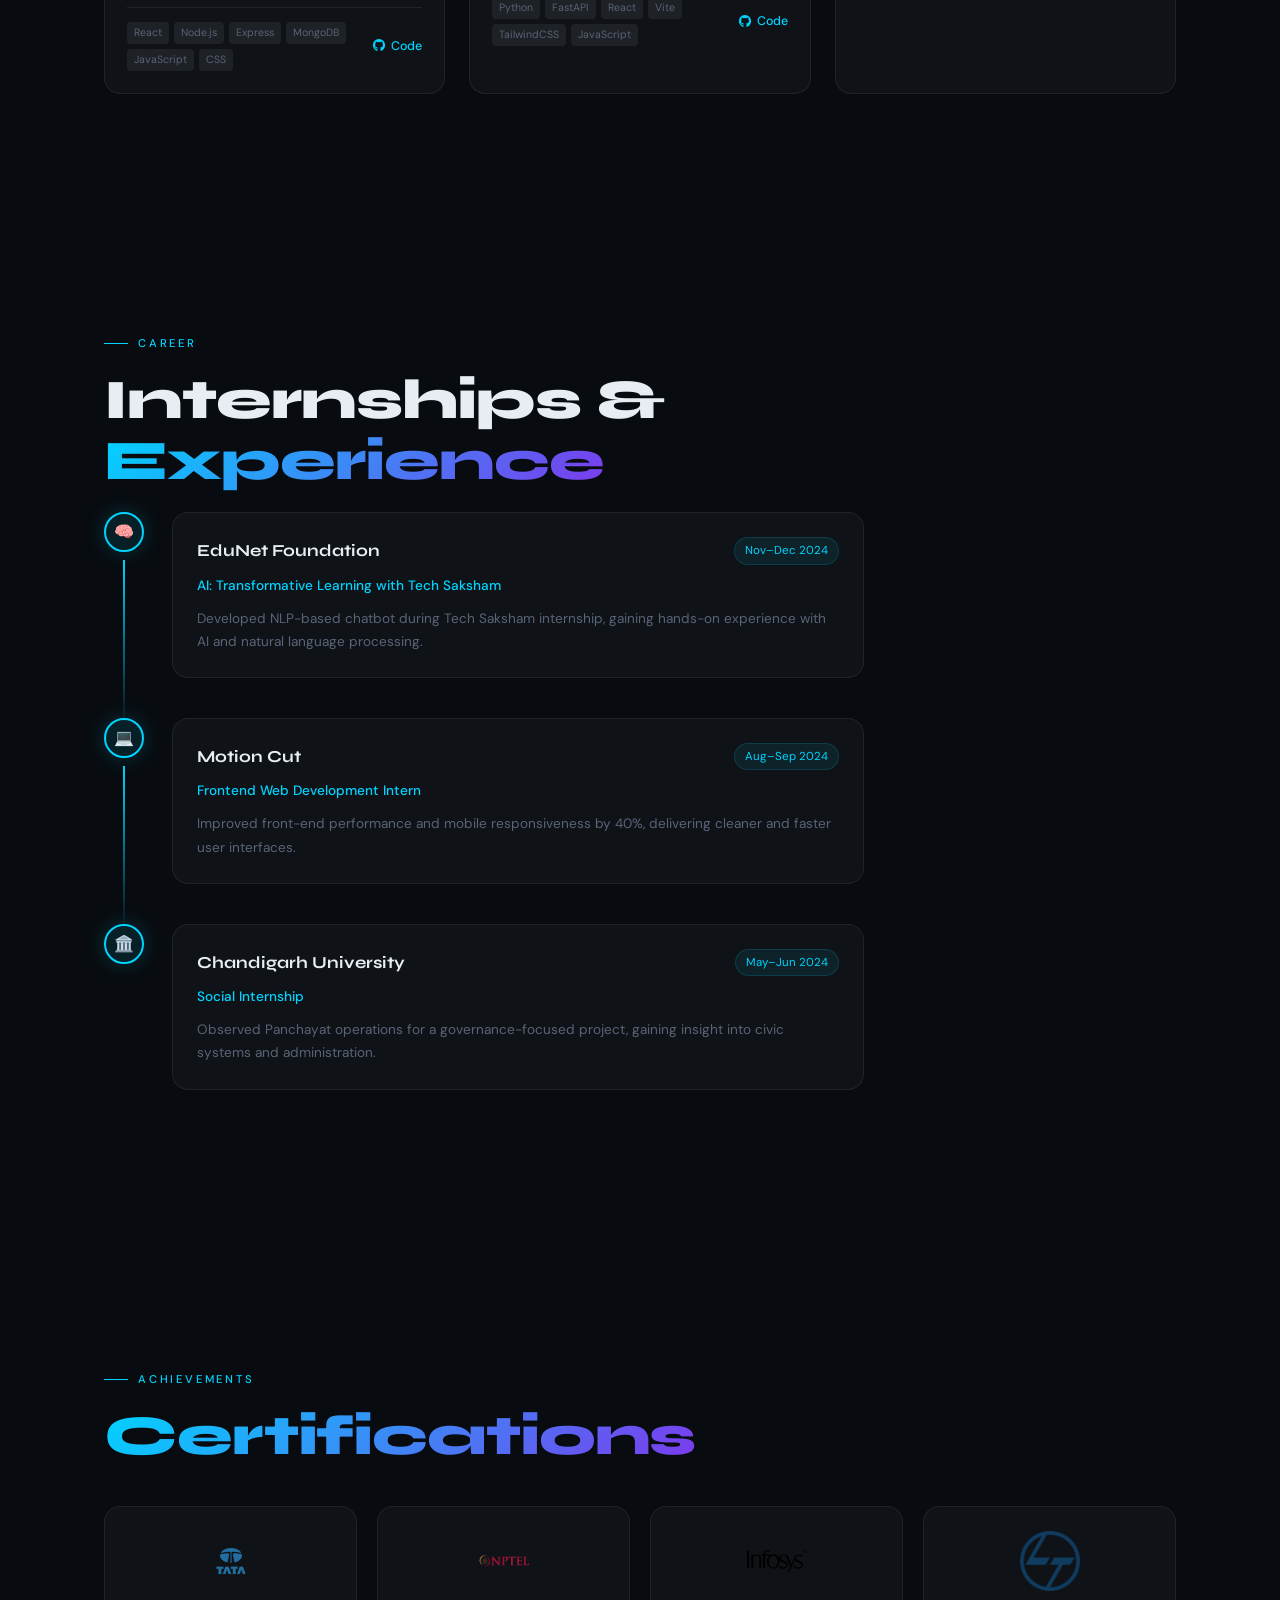
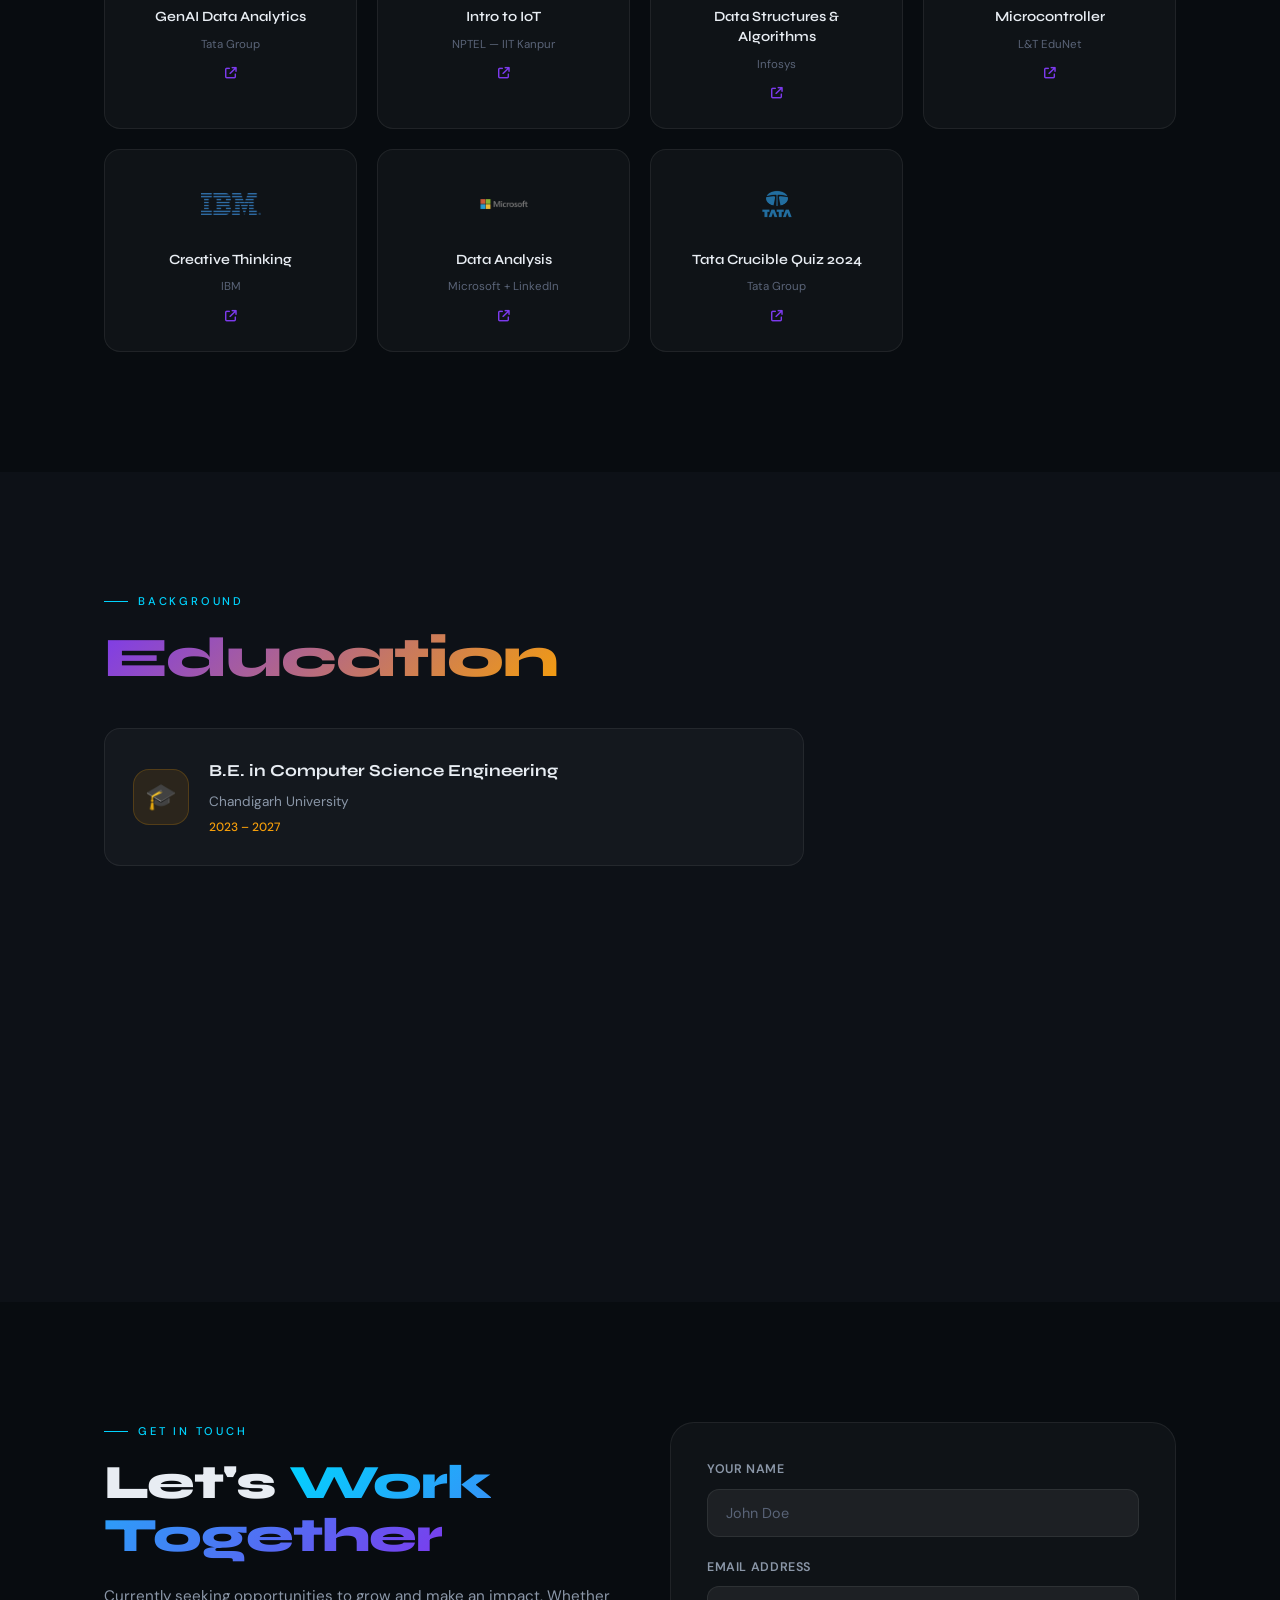
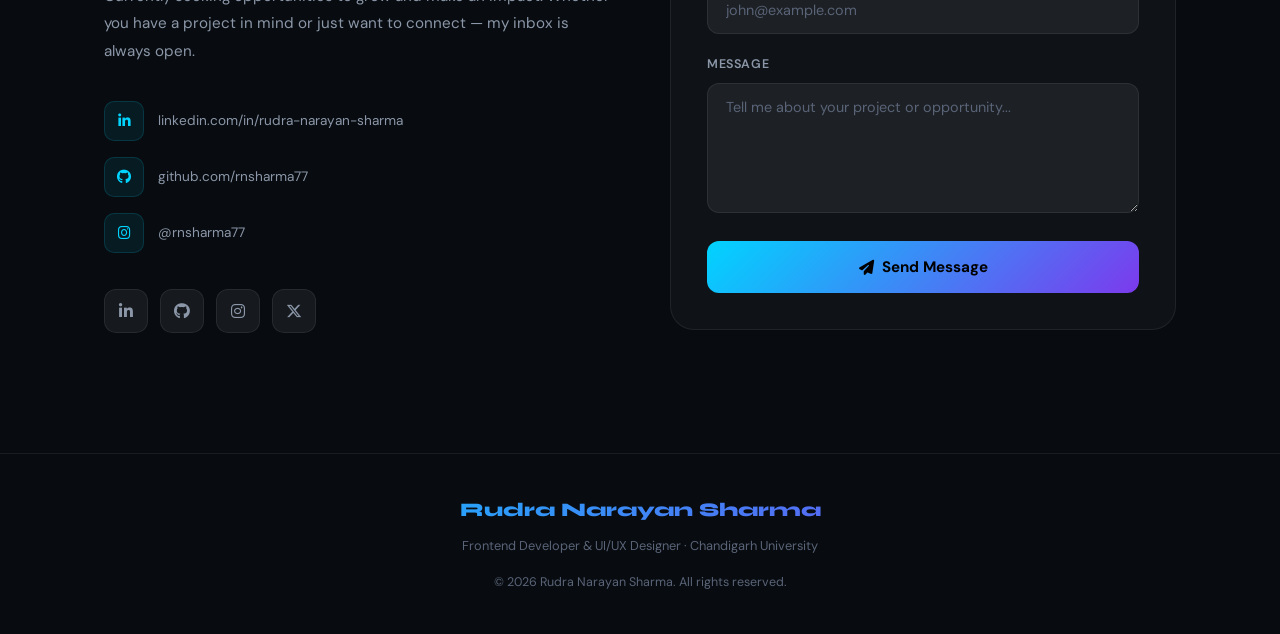
==== commit 1f046772: "add project" ====
--- a/index.html
+++ b/index.html
@@ -275,37 +275,71 @@
       </div>
       <div class="projects-grid">
         <div class="project-card reveal">
-          <div class="project-img"><img src="image/pic4.jpg" alt="Health Buddy" /><div class="project-img-overlay"></div><div class="project-badge">React</div></div>
+          <div class="project-img">
+            <img src="image/cropsense-ai.png" alt="" />
+            <div class="project-img-overlay"></div>
+            <div class="project-badge">AI + React</div>
+          </div>
           <div class="project-body">
-            <h3>Health Buddy Personalised Reminder WebApp</h3>
-            <p>A smart wellness reminder app with personalised health alerts for medication, water intake, exercise, and sleep — building consistent daily habits through intelligent scheduling.</p>
+            <h3>CropSense AI - Crop Disease Detection & Farming Advisory Platform</h3>
+            <p>
+              CropSense AI is an intelligent farming web app designed to help farmers detect plant diseases from leaf images, get instant treatment recommendations, and access crop advisory support in one place. It combines AI-powered analysis, weather insights, and farming guidance to improve decision-making and crop health.
+            </p>
             <ul class="project-highlights">
-              <li><i class="fa-solid fa-check"></i> 5+ reminder types with time-based triggers</li>
-              <li><i class="fa-solid fa-check"></i> Persistent data via localStorage</li>
-              <li><i class="fa-solid fa-check"></i> Fully responsive — mobile &amp; desktop</li>
+              <li><i class="fa-solid fa-check"></i> AI-based disease detection with fast image analysis</li>
+              <li><i class="fa-solid fa-check"></i> Treatment guidance with organic and chemical remedies</li>
+              <li><i class="fa-solid fa-check"></i> Analysis history stored with MongoDB for future reference</li>
+              <li><i class="fa-solid fa-check"></i> Multi-language support for better accessibility</li>
+              <li><i class="fa-solid fa-check"></i> Weather and crop advisory features for farmers</li>
             </ul>
             <div class="project-footer">
-              <div class="project-techs"><span class="project-tech">React</span><span class="project-tech">JavaScript</span><span class="project-tech">CSS</span></div>
-              <a href="https://github.com/rnsharma77/Health-Buddy-Reminder-App-" target="_blank" class="project-link"><i class="fa-brands fa-github"></i> Code</a>
+              <div class="project-techs">
+                <span class="project-tech">React</span>
+                <span class="project-tech">Node.js</span>
+                <span class="project-tech">Express</span>
+                <span class="project-tech">MongoDB</span>
+                <span class="project-tech">JavaScript</span>
+                <span class="project-tech">CSS</span>
+              </div>
+              <a href="https://github.com/rnsharma77/CropSense-AI-App" target="_blank" class="project-link">
+                <i class="fa-brands fa-github"></i> Code
+              </a>
             </div>
           </div>
         </div>
         <div class="project-card reveal reveal-delay-1">
-          <div class="project-img"><img src="image/pic5.jpg" alt="Search Engine" /><div class="project-img-overlay"></div><div class="project-badge">Vanilla JS</div></div>
-          <div class="project-body">
-            <h3>Search Engine</h3>
-            <p>A lightweight client-side search engine with real-time filtering and keyword highlighting, built to understand information retrieval fundamentals from scratch.</p>
-            <ul class="project-highlights">
-              <li><i class="fa-solid fa-check"></i> Real-time search with instant results</li>
-              <li><i class="fa-solid fa-check"></i> Keyword highlighting in results</li>
-              <li><i class="fa-solid fa-check"></i> Zero dependencies — pure HTML/CSS/JS</li>
-            </ul>
-            <div class="project-footer">
-              <div class="project-techs"><span class="project-tech">HTML</span><span class="project-tech">CSS</span><span class="project-tech">JS</span></div>
-              <a href="https://github.com/rnsharma77/Internship_project1" target="_blank" class="project-link"><i class="fa-brands fa-github"></i> Code</a>
-            </div>
-          </div>
-        </div>
+  <div class="project-img">
+    <img src="image/ai-resume-optimizer.png" alt="AI Resume Optimizer" />
+    <div class="project-img-overlay"></div>
+    <div class="project-badge">AI + FastAPI + React</div>
+  </div>
+  <div class="project-body">
+    <h3>AI Resume Optimizer — Resume Rewriting, ATS Scoring & Job Matching</h3>
+    <p>
+      AI Resume Optimizer helps jobseekers improve their resumes with AI-powered rewriting, ATS compatibility scoring, LaTeX/PDF export, and role-matching recommendations — all from a simple web interface.
+    </p>
+    <ul class="project-highlights">
+      <li><i class="fa-solid fa-check"></i> AI-powered resume rewriting with context-aware phrasing</li>
+      <li><i class="fa-solid fa-check"></i> ATS scoring to improve keyword and format compatibility</li>
+      <li><i class="fa-solid fa-check"></i> Job description analysis and role matching suggestions</li>
+      <li><i class="fa-solid fa-check"></i> Export polished resumes as LaTeX / PDF for recruiters</li>
+      <li><i class="fa-solid fa-check"></i> Upload parsing and history storage for ongoing improvements</li>
+    </ul>
+    <div class="project-footer">
+      <div class="project-techs">
+        <span class="project-tech">Python</span>
+        <span class="project-tech">FastAPI</span>
+        <span class="project-tech">React</span>
+        <span class="project-tech">Vite</span>
+        <span class="project-tech">TailwindCSS</span>
+        <span class="project-tech">JavaScript</span>
+      </div>
+      <a href="https://github.com/your-username/ai-resume-optimizer" target="_blank" class="project-link">
+        <i class="fa-brands fa-github"></i> Code
+      </a>
+    </div>
+  </div>
+</div>
         <div class="project-card reveal reveal-delay-2">
           <div class="project-img"><img src="image/pic6.jpg" alt="Contact Form" /><div class="project-img-overlay"></div><div class="project-badge">Web3Forms</div></div>
           <div class="project-body">
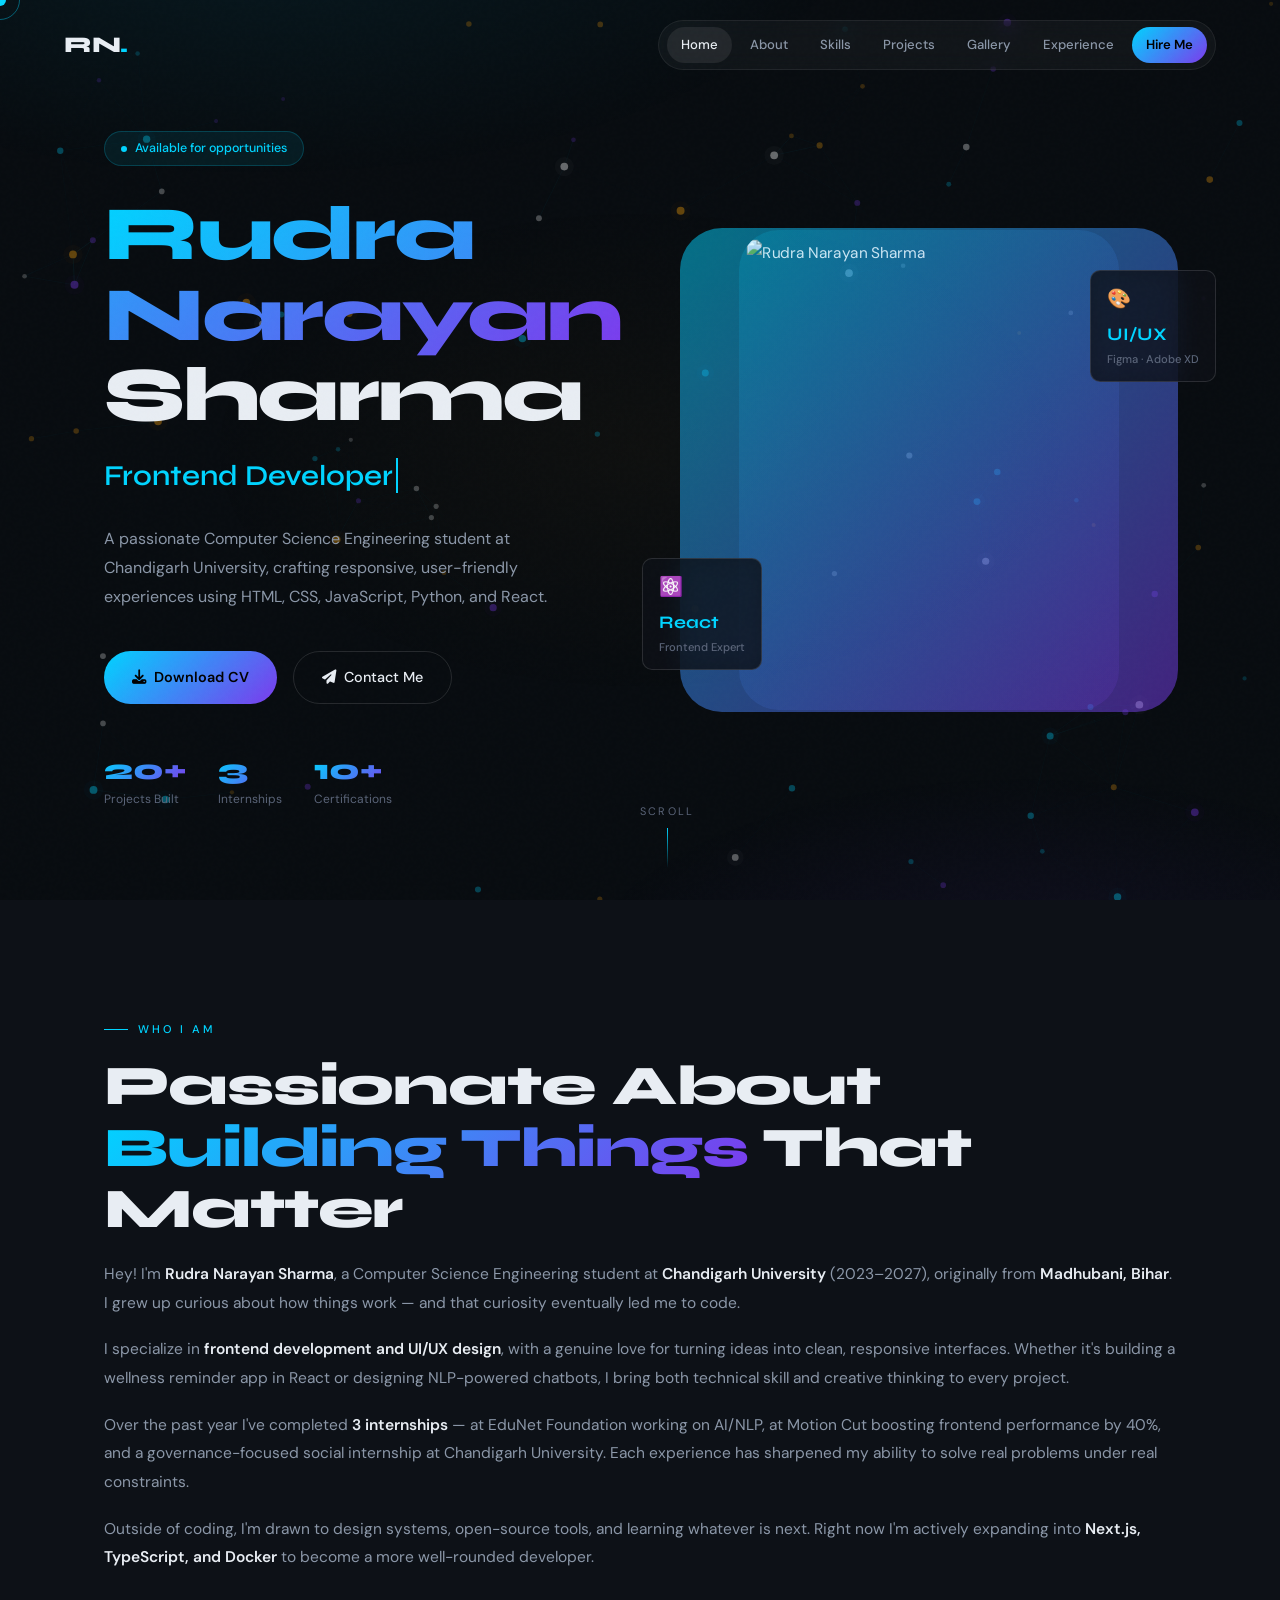
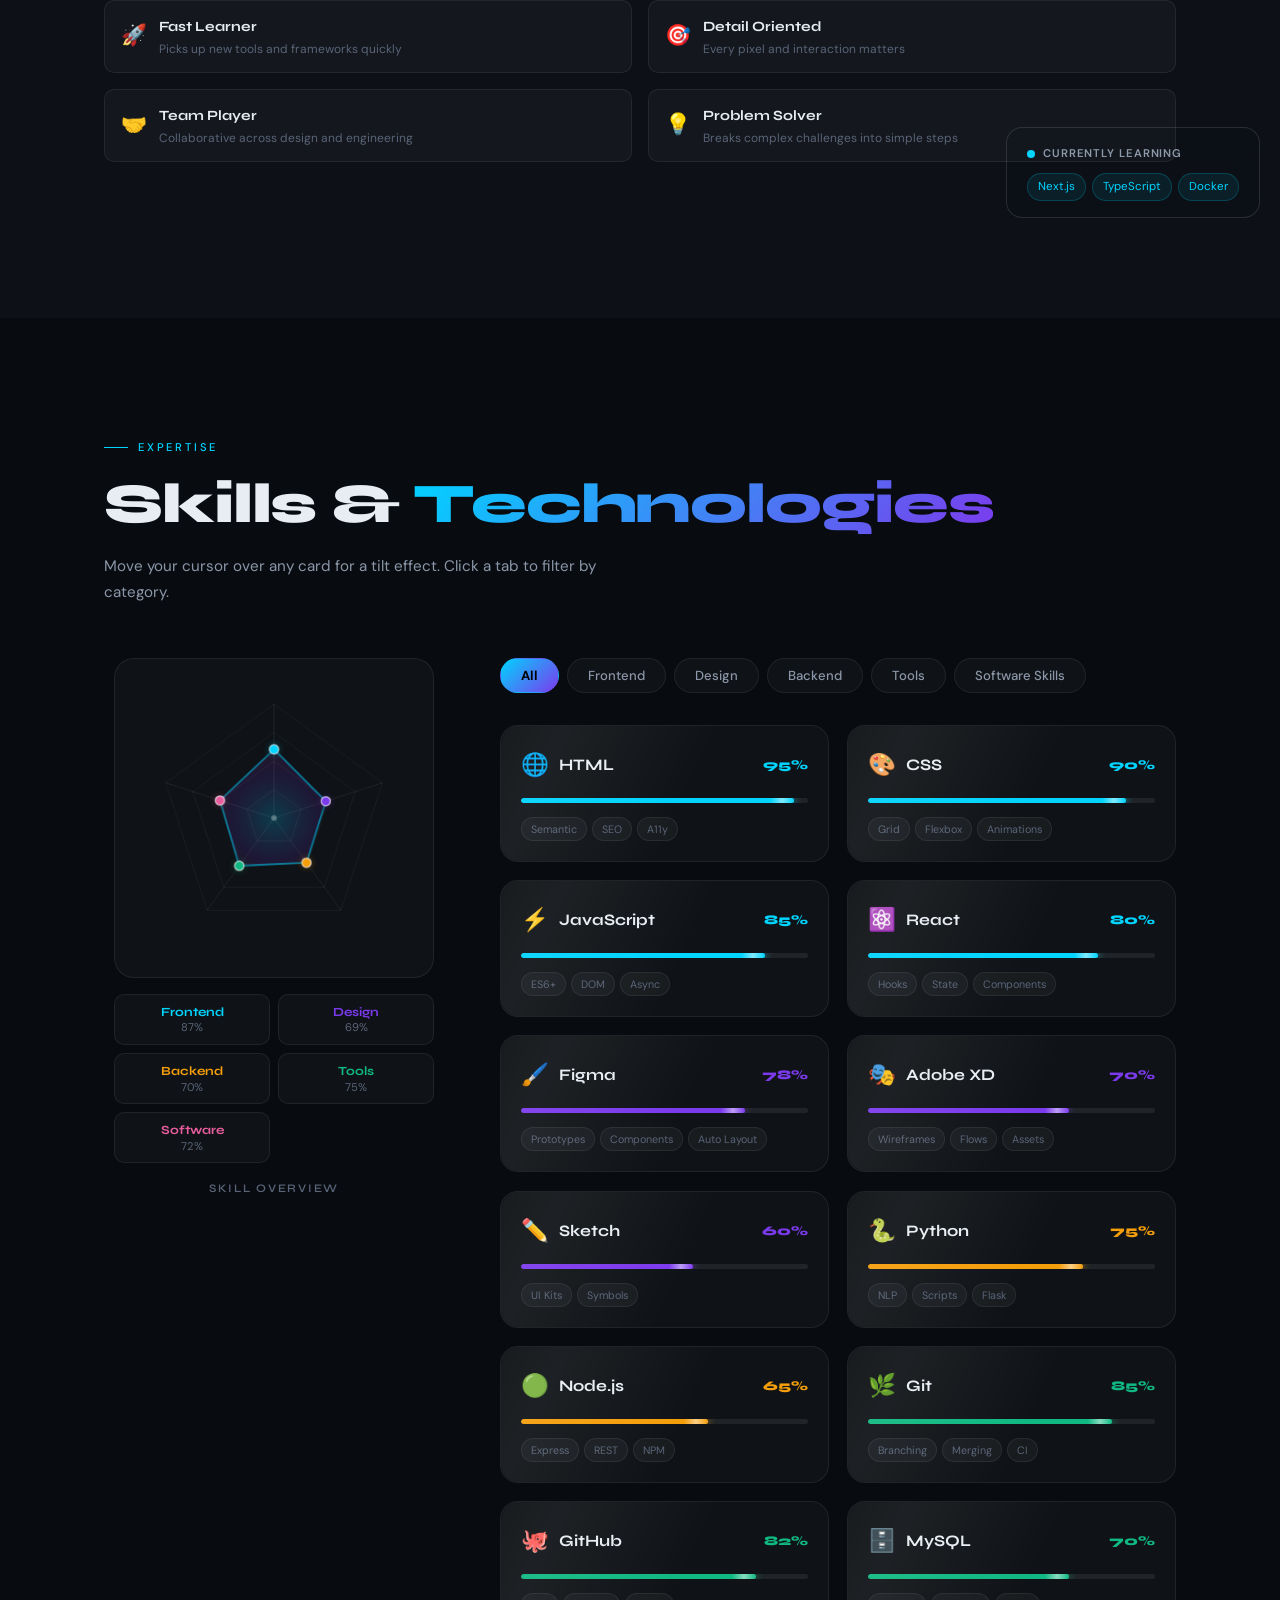
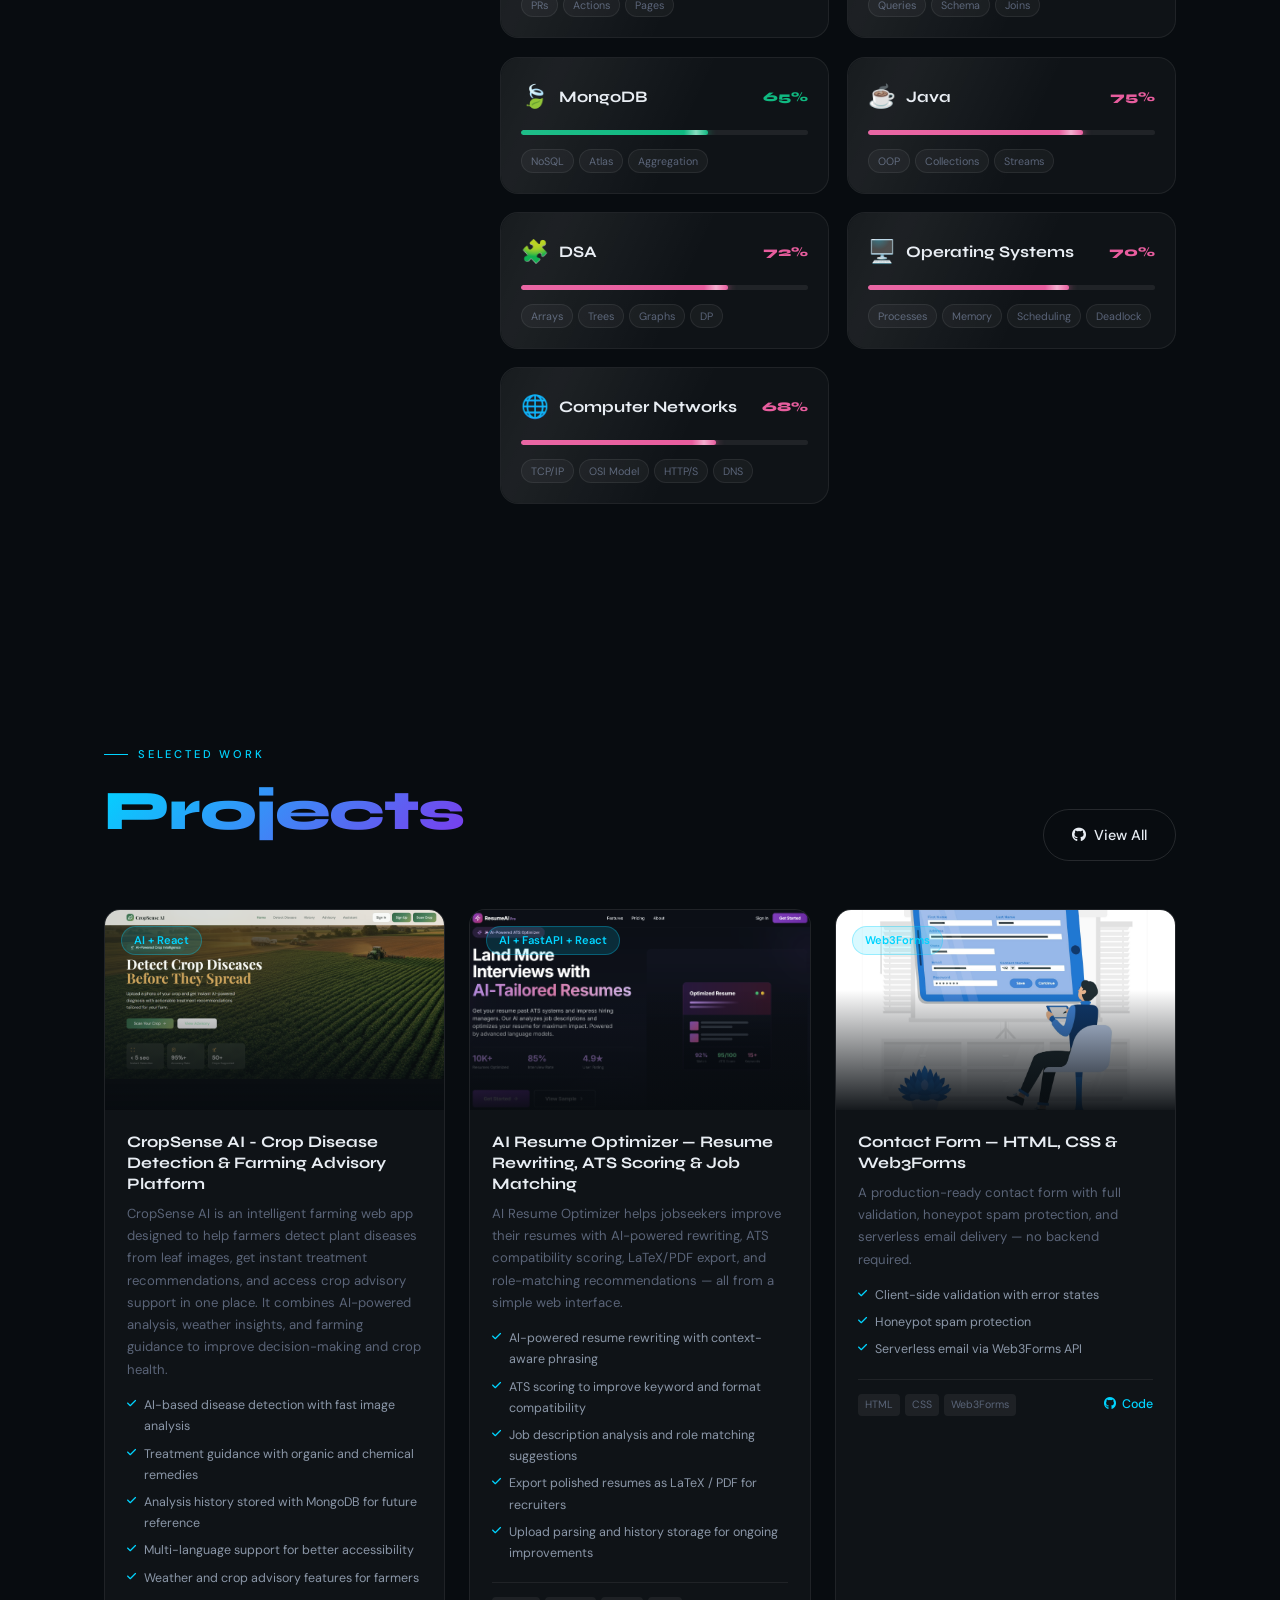
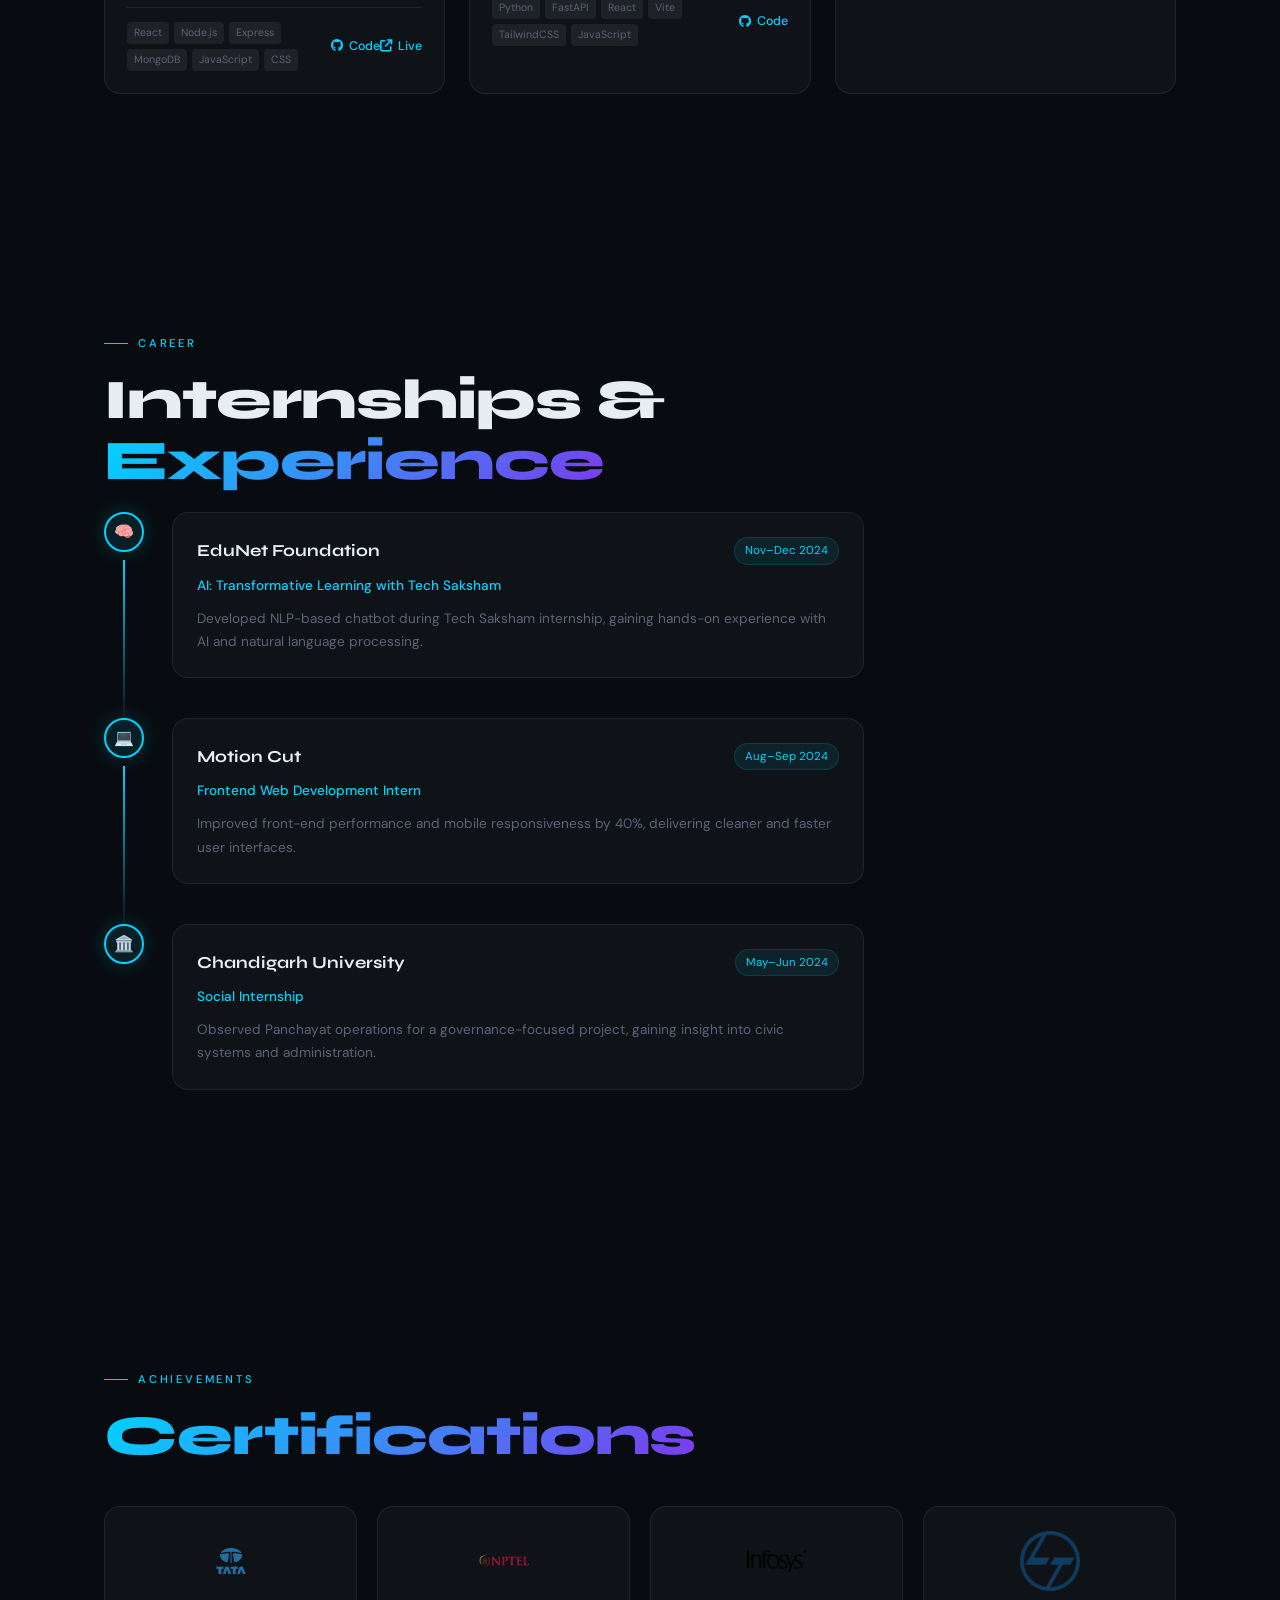
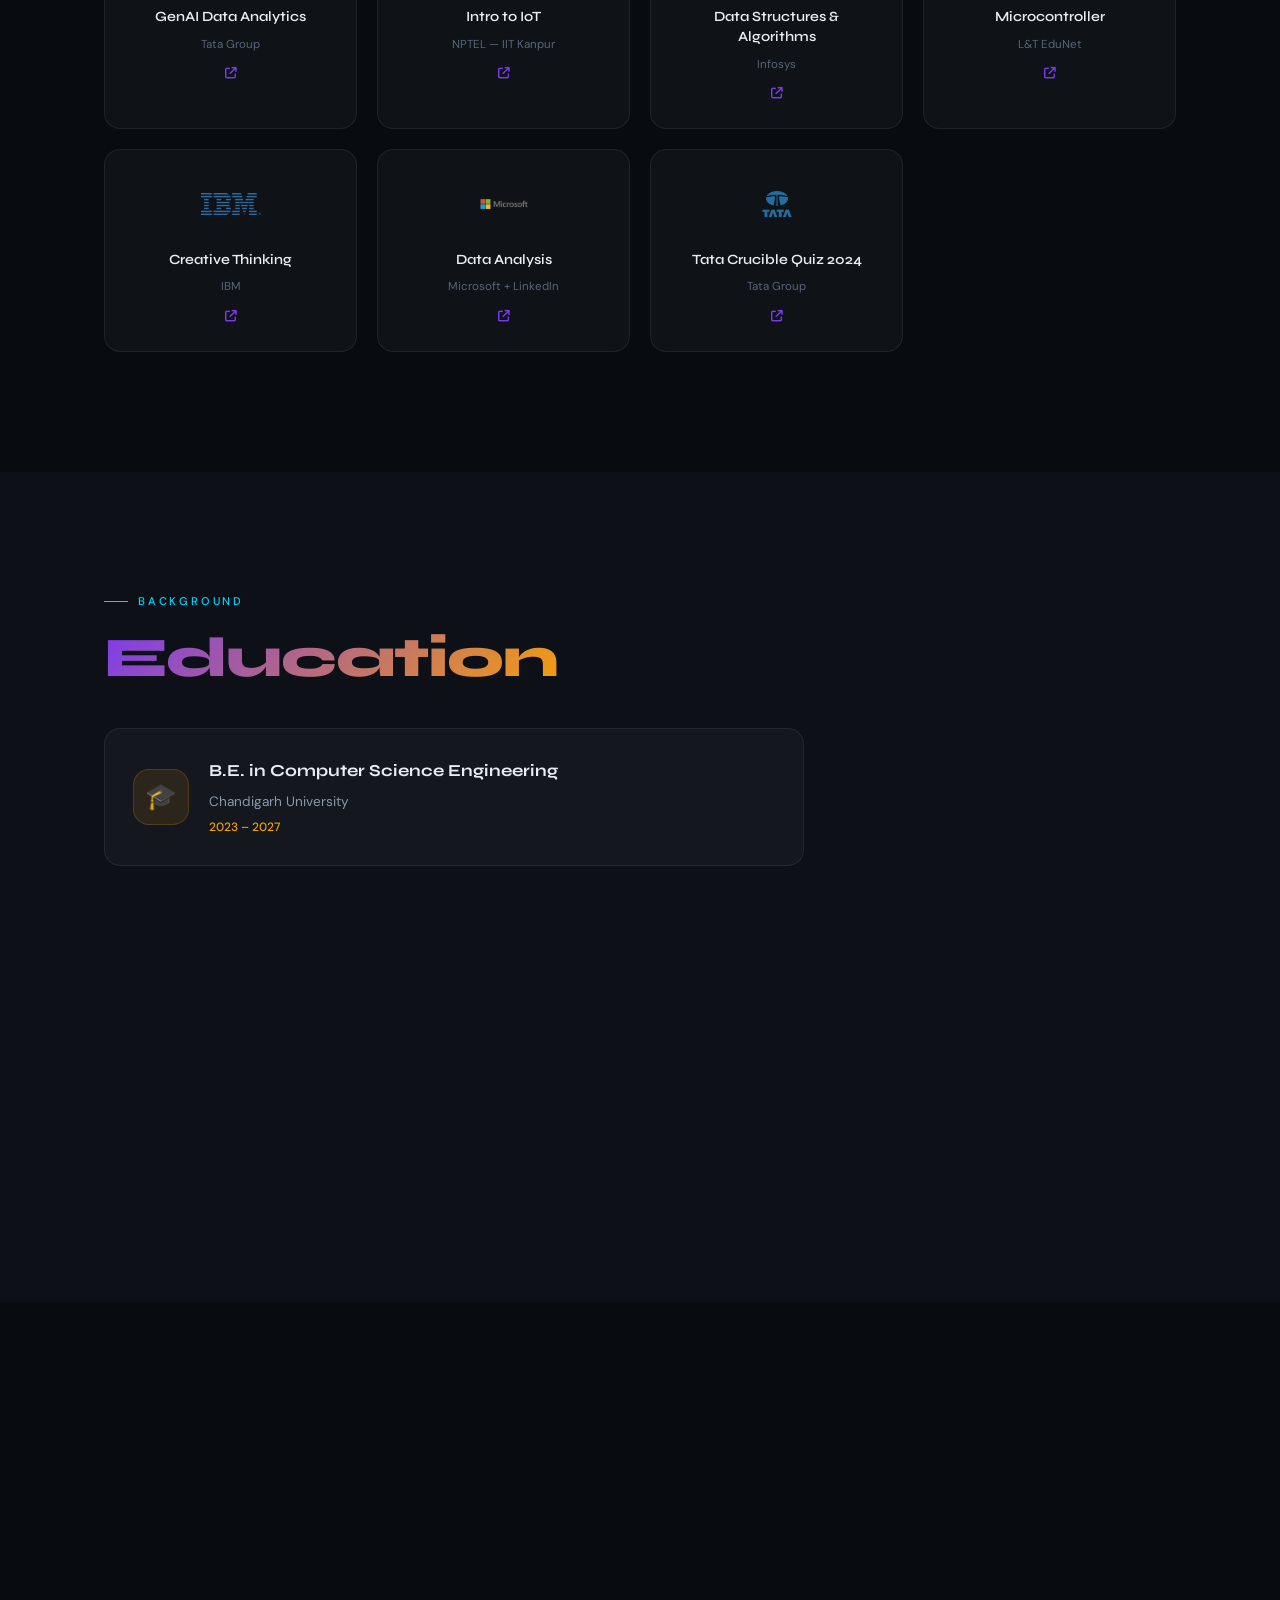
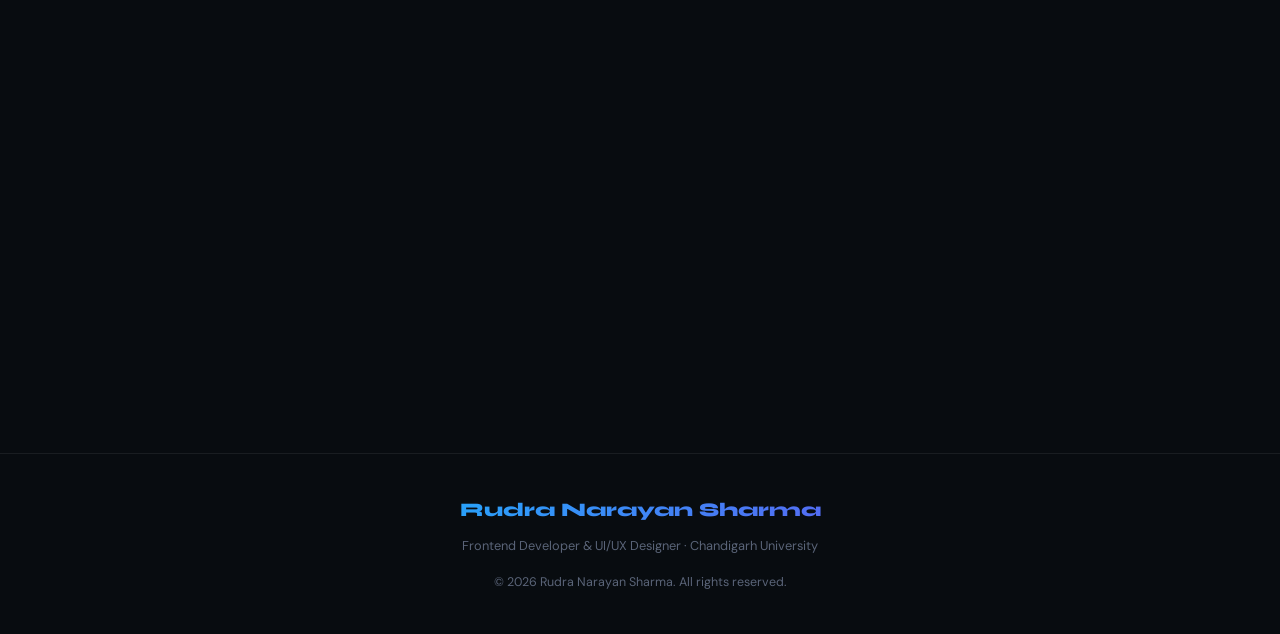
==== commit f9986668: "add project link" ====
--- a/index.html
+++ b/index.html
@@ -275,10 +275,13 @@
       </div>
       <div class="projects-grid">
         <div class="project-card reveal">
+          
           <div class="project-img">
-            <img src="image/cropsense-ai.png" alt="" />
-            <div class="project-img-overlay"></div>
-            <div class="project-badge">AI + React</div>
+            <a href="https://cropsenseaiapp.vercel.app/" target="_blank" class="project-img-link">
+              <img src="image/cropsense-ai.png" alt="CropSense AI screenshot" />
+              <div class="project-img-overlay"></div>
+              <div class="project-badge">AI + React</div>
+            </a>
           </div>
           <div class="project-body">
             <h3>CropSense AI - Crop Disease Detection & Farming Advisory Platform</h3>
@@ -303,6 +306,9 @@
               </div>
               <a href="https://github.com/rnsharma77/CropSense-AI-App" target="_blank" class="project-link">
                 <i class="fa-brands fa-github"></i> Code
+              </a>
+              <a href="https://cropsenseaiapp.vercel.app/" target="_blank" class="project-live" aria-label="Open CropSense AI live site">
+                <i class="fa-solid fa-arrow-up-right-from-square"></i> Live
               </a>
             </div>
           </div>
--- a/style.css
+++ b/style.css
@@ -207,6 +207,11 @@
 .project-tech{font-size:.66rem;color:var(--text3);background:var(--surface2);padding:2px 7px;border-radius:4px}
 .project-link{display:flex;align-items:center;gap:6px;font-size:.78rem;font-weight:500;color:var(--accent);text-decoration:none;transition:gap .3s var(--ease)}
 .project-link:hover{gap:10px}
+/* Live button for projects (matches project-link) */
+.project-live{display:flex;align-items:center;gap:6px;font-size:.78rem;font-weight:500;color:var(--accent);text-decoration:none;transition:all .25s var(--ease)}
+.project-live:hover{opacity:.95;transform:translateY(-2px)}
+/* Make the project image wrapper clickable without breaking layout */
+.project-img-link{display:block;color:inherit;text-decoration:none}
 
 
 /* LIGHTBOX */
